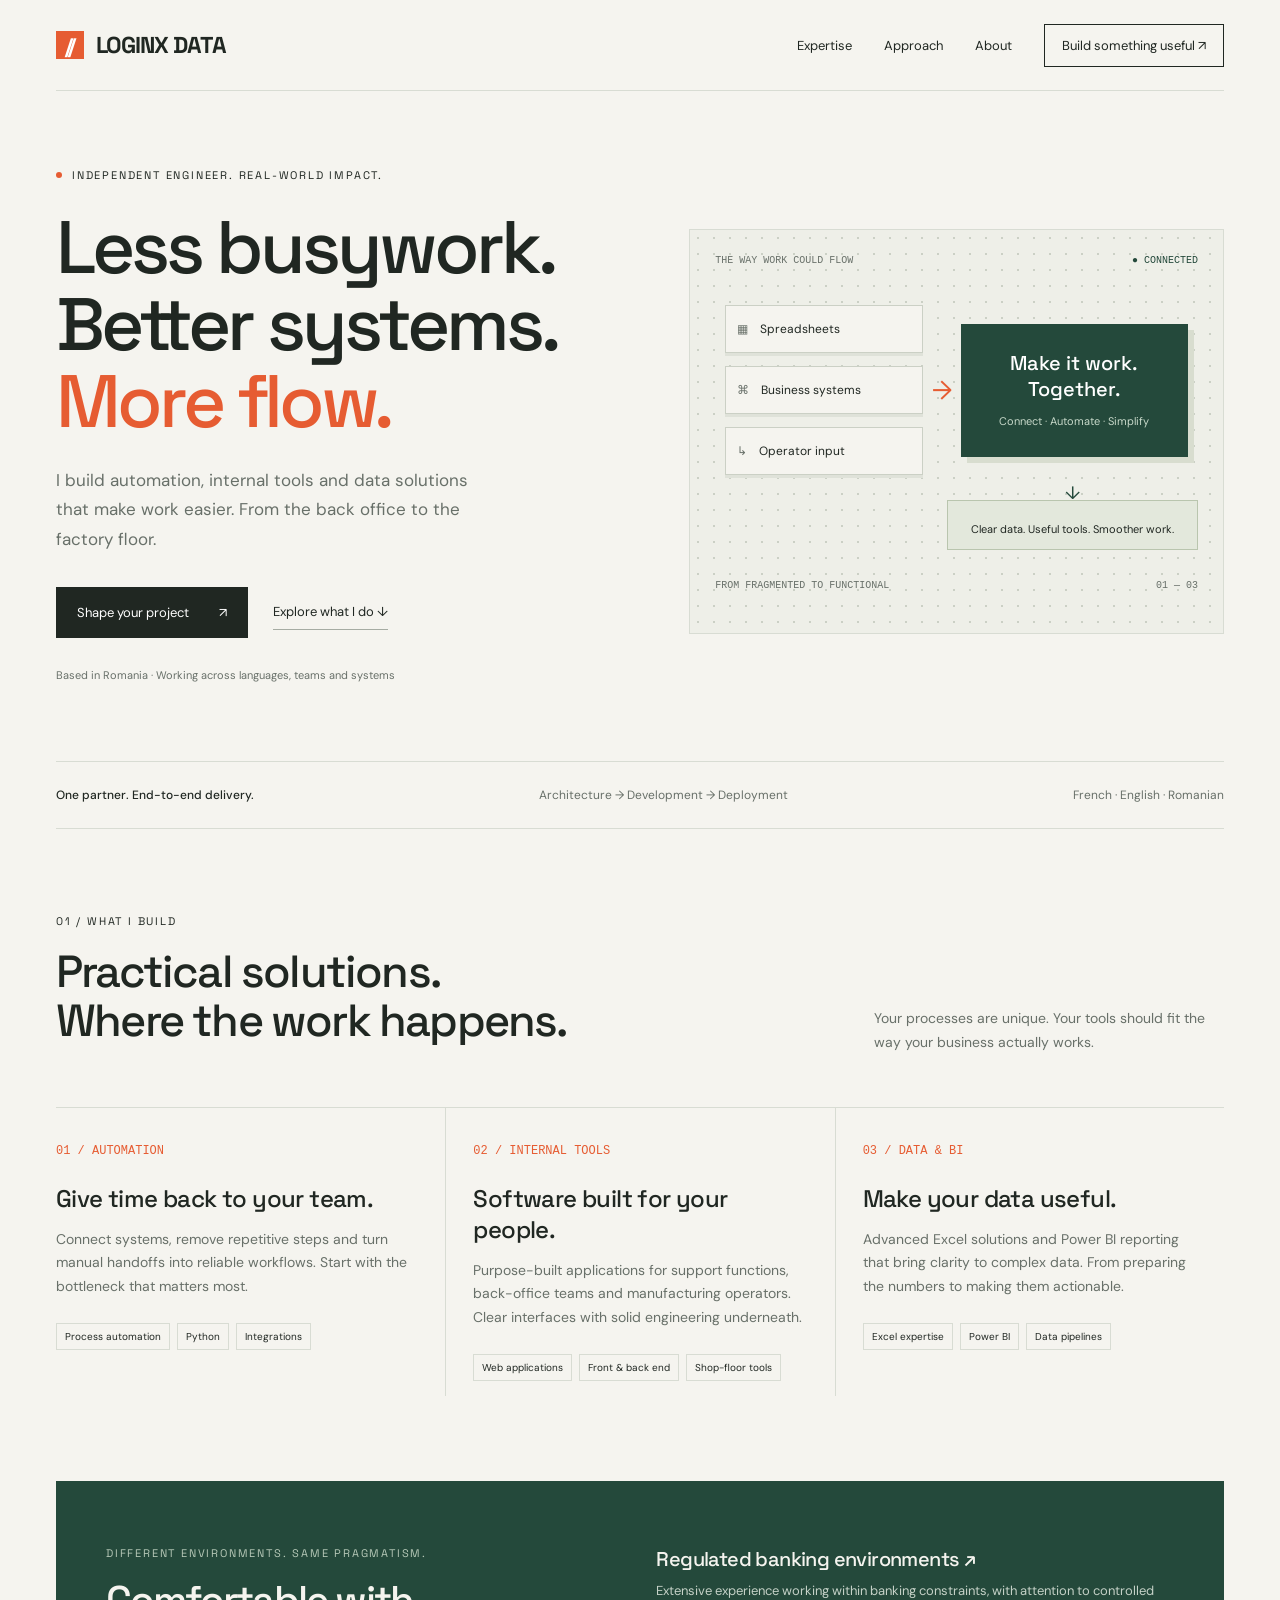
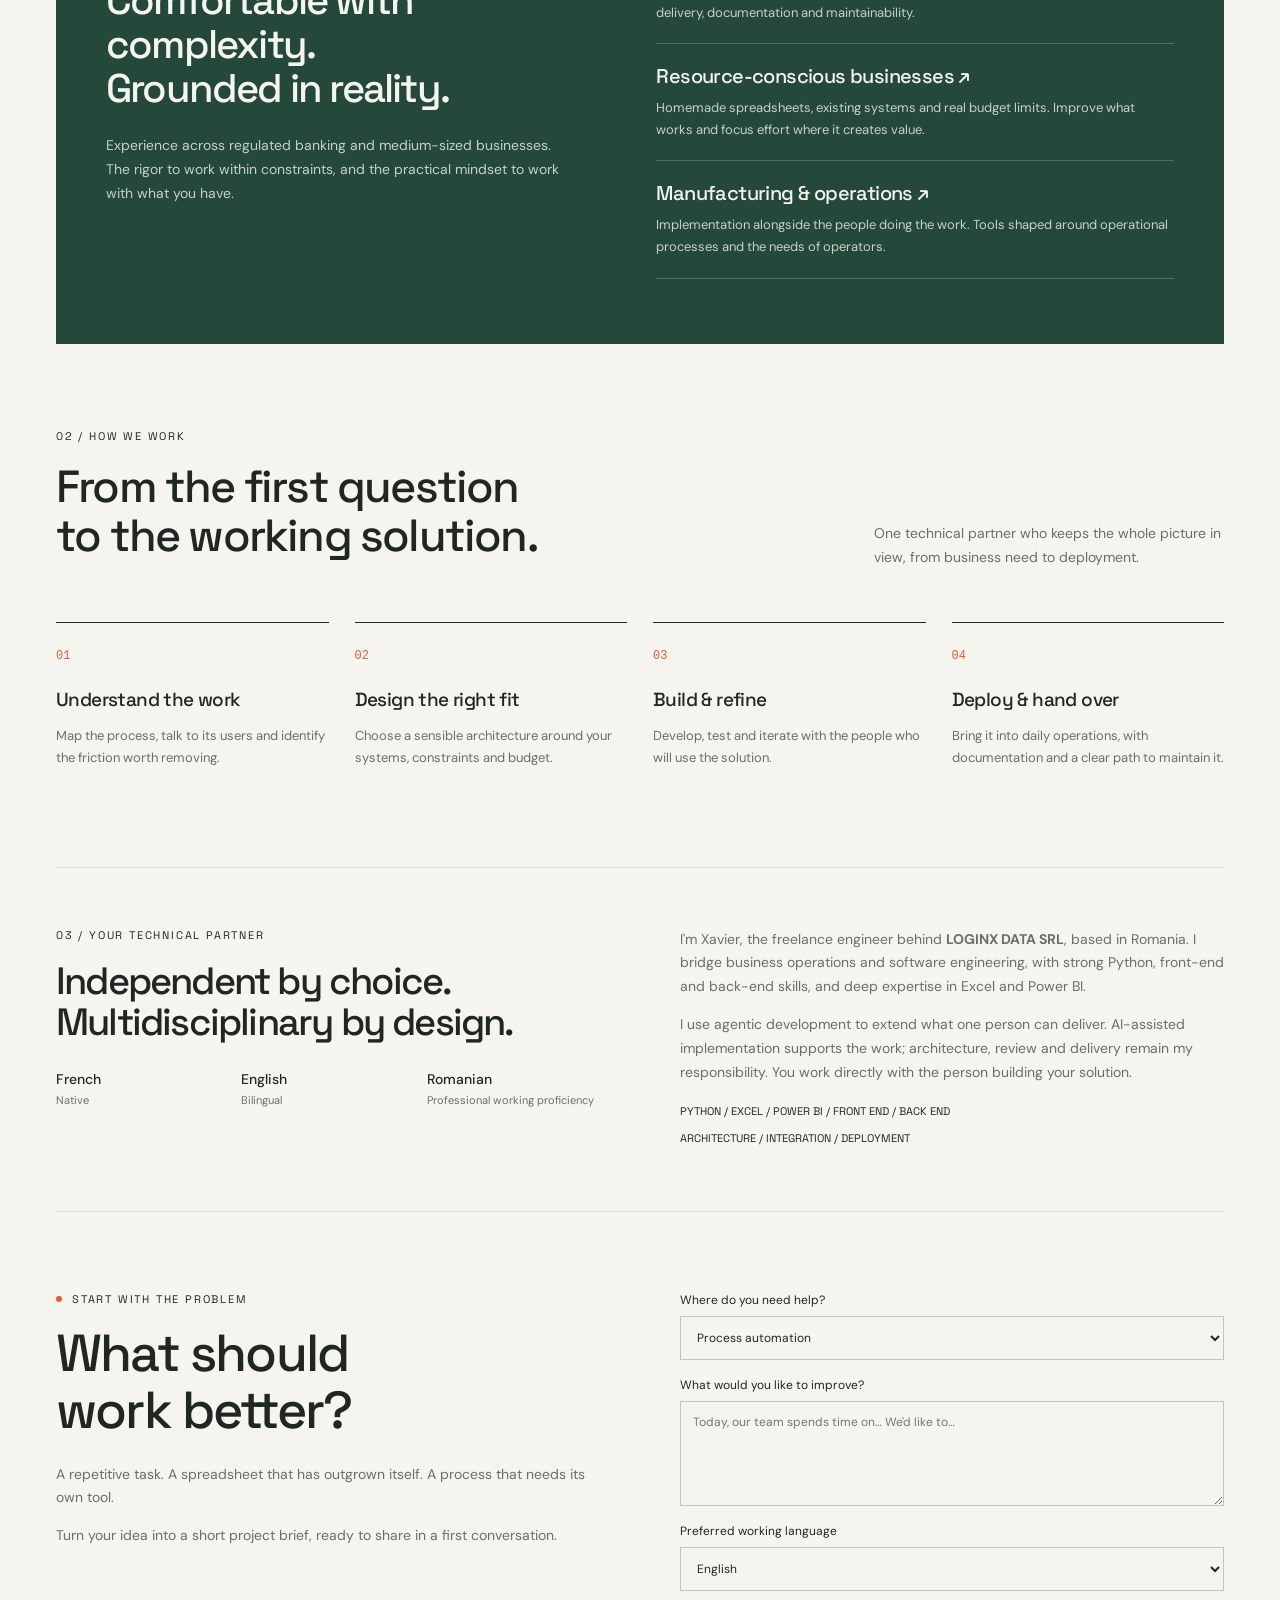
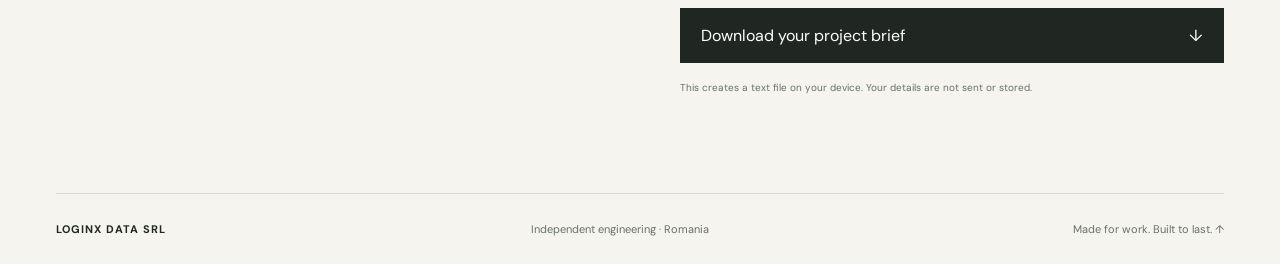
==== public/index.html @ 8db13a8f "Initial commit" ====
<!doctype html>
<html lang="en"><head><meta charset="utf-8"><meta name="viewport" content="width=device-width,initial-scale=1"><meta name="description" content="LOGINX DATA: independent automation, internal tools and business intelligence. French-native freelance engineer based in Romania, delivering from architecture to deployment."><meta name="theme-color" content="#f5f4ef"><title>LOGINX DATA — Make work flow.</title><style>
@import url('https://fonts.googleapis.com/css2?family=DM+Sans:wght@400;500;600;700&family=Space+Grotesk:wght@400;500;600;700&display=swap');
:root{--paper:#f5f4ef;--ink:#202722;--muted:#687069;--line:#d8dcd3;--orange:#e65c32;--green:#24493b}*{box-sizing:border-box}html{scroll-behavior:smooth;scroll-padding-top:85px}body{margin:0;background:var(--paper);color:var(--ink);font-family:'DM Sans',sans-serif;font-size:16px}a{color:inherit;text-decoration:none}button,input,select,textarea{font:inherit}button,a,input,select,textarea{outline-offset:5px}button{cursor:pointer}.wrap{max-width:1320px;margin:auto;padding:0 56px}header{height:91px;border-bottom:1px solid var(--line);display:flex;align-items:center;justify-content:space-between}.brand{font-family:'Space Grotesk',sans-serif;letter-spacing:-1px;font-weight:700;font-size:23px;display:flex;align-items:center;gap:12px}.mark{background:var(--orange);width:28px;height:28px;display:inline-grid;place-items:center;color:white;font-size:21px;letter-spacing:-5px;padding-right:5px}nav{display:flex;gap:32px;align-items:center;font-size:13px}nav a:hover{color:var(--orange)}.nav-cta{border:1px solid var(--ink);padding:12px 17px}.eyebrow{font-family:'Space Grotesk',sans-serif;text-transform:uppercase;letter-spacing:1.8px;font-size:11px;display:flex;gap:10px;align-items:center}.dot{width:6px;height:6px;background:var(--orange);border-radius:50%;display:inline-block}.hero{padding:77px 0 65px;display:grid;grid-template-columns:1.1fr 1fr;gap:45px;align-items:center}h1,h2,h3{font-family:'Space Grotesk',sans-serif;font-weight:500}h1{font-size:clamp(52px,5.8vw,80px);line-height:1.04;letter-spacing:-4px;margin:27px 0 25px}h1 em{font-style:normal;color:var(--orange)}.lead{font-size:17px;line-height:1.75;color:var(--muted);max-width:440px}.actions{display:flex;gap:25px;align-items:center;margin-top:32px;font-size:13px}.btn{display:inline-flex;align-items:center;justify-content:space-between;gap:30px;background:var(--ink);color:white;padding:17px 21px;border:0}.btn:hover{background:var(--green)}.text-link{border-bottom:1px solid #a6aca3;padding:9px 0}.micro{font-size:11px;color:var(--muted);margin-top:28px}.system{position:relative;border:1px solid var(--line);padding:25px;background-color:#eeefe8;background-image:radial-gradient(#cbd0c5 1px,transparent 1px);background-size:16px 16px;min-height:405px}.sys-head{display:flex;justify-content:space-between;font-family:monospace;font-size:10px;color:var(--muted)}.live{color:var(--green)}.diagram{padding:39px 10px 25px;display:grid;grid-template-columns:1fr 38px 1.15fr;align-items:center}.sources{display:grid;gap:13px}.node{background:var(--paper);border:1px solid #cbd0c5;padding:15px 11px;font-size:12px;display:flex;align-items:center;gap:12px;box-shadow:0 3px 0 #dfe2d9}.node span{color:var(--muted);font-family:monospace}.connector{text-align:center;color:var(--orange);font-size:26px}.core{background:var(--green);color:#fff;padding:26px 18px;text-align:center;box-shadow:6px 6px 0 #d8ddcf}.core b{font-family:'Space Grotesk';font-size:20px;font-weight:500}.core small{display:block;line-height:1.6;color:#c8d9ca;margin-top:11px;font-size:11px}.output{margin-left:auto;width:52%;padding:13px;background:#e3e8dc;border:1px solid #b9c5ae;font-size:11px;text-align:center}.output:before{content:'↓';display:block;margin-top:-33px;margin-bottom:17px;color:var(--green);font-size:18px}.sys-foot{display:flex;justify-content:space-between;margin-top:30px;font:10px monospace;color:var(--muted)}.strip{border-top:1px solid var(--line);border-bottom:1px solid var(--line);padding:25px 0;display:flex;justify-content:space-between;gap:20px;font-size:12px}.strip span{color:var(--muted)}.strip b{font-weight:500}.section{padding:85px 0}h2{font-size:45px;line-height:1.1;letter-spacing:-1.8px;margin:19px 0 23px}.section-head{display:flex;justify-content:space-between;align-items:end;gap:50px;margin-bottom:38px}.section-head p{max-width:350px;color:var(--muted);font-size:14px;line-height:1.7}.services{display:grid;grid-template-columns:repeat(3,1fr);border-top:1px solid var(--line)}.service{padding:30px 27px 15px 0}.service+.service{border-left:1px solid var(--line);padding-left:27px}.number{font:12px monospace;color:var(--orange)}h3{font-size:24px;letter-spacing:-.6px;margin:24px 0 14px}p{line-height:1.7}.service p{font-size:14px;color:var(--muted)}.tags{display:flex;gap:7px;flex-wrap:wrap;margin-top:24px}.tag{border:1px solid var(--line);padding:6px 8px;font-size:10px}.context{background:var(--green);color:#f5f4ef;padding:65px 50px;display:grid;grid-template-columns:1fr 1.1fr;gap:80px}.context .eyebrow{color:#b7c9b8}.context h2{font-size:40px}.context-intro{color:#c5d1c7;font-size:14px}.contexts article{padding:19px 0;border-bottom:1px solid #52705f}.contexts article:first-child{padding-top:0}.contexts h3{font-size:20px;margin:0 0 8px}.contexts p{font-size:13px;margin:0;color:#c5d1c7}.process{display:grid;grid-template-columns:repeat(4,1fr);gap:26px}.process article{border-top:1px solid var(--ink);padding-top:20px}.process h3{font-size:19px;margin:23px 0 12px}.process p{font-size:13px;color:var(--muted)}.about{display:grid;grid-template-columns:1fr 1fr;gap:80px;padding:60px 0;border-top:1px solid var(--line);border-bottom:1px solid var(--line)}.about h2{font-size:38px}.about p{color:var(--muted);font-size:14px}.tech{font:11px 'Space Grotesk';line-height:2.4;color:var(--ink)}.languages{display:grid;grid-template-columns:repeat(3,1fr);gap:12px;margin-top:26px}.languages b{font-size:14px;font-weight:500;display:block}.languages span{font-size:11px;color:var(--muted)}.contact{padding:80px 0;display:grid;grid-template-columns:1fr 1fr;gap:80px}.contact h2{font-size:52px}.contact p{color:var(--muted);font-size:14px}.form{display:grid;gap:17px}label{font-size:12px;display:grid;gap:8px}select,textarea{width:100%;background:transparent;border:1px solid #bec5b9;padding:12px;color:var(--ink);border-radius:0}textarea{resize:vertical;min-height:105px}.form small{color:var(--muted);font-size:10px;line-height:1.6}.form .btn{width:100%}footer{border-top:1px solid var(--line);padding:28px 0;display:flex;justify-content:space-between;font-size:11px;color:var(--muted)}.foot-brand{color:var(--ink);font-weight:700;letter-spacing:1px}#status{font-size:12px;color:var(--green);margin:0}@media(min-width:1450px){.hero{padding-top:95px;padding-bottom:90px}}@media(max-width:900px){.wrap{padding:0 28px}nav{gap:18px}.hero{gap:25px}h1{font-size:57px}.system{padding:18px}.diagram{padding-left:0;padding-right:0}.context,.about,.contact{gap:35px}.context{padding:40px 30px}.strip{font-size:10px}}@media(max-width:680px){.wrap{padding:0 22px}header{height:76px}.brand{font-size:19px}nav>a:not(.nav-cta){display:none}.nav-cta{font-size:11px;padding:10px}.hero{grid-template-columns:1fr;padding:48px 0 35px;gap:35px}h1{font-size:61px;letter-spacing:-3px}.lead{font-size:16px}.system{min-height:365px}.strip{flex-wrap:wrap;gap:14px 25px}.section{padding:55px 0}.section-head{display:block;margin-bottom:28px}h2{font-size:36px}.services{grid-template-columns:1fr}.service,.service+.service{border-left:0;border-bottom:1px solid var(--line);padding:25px 0}.service h3{margin-top:13px}.context,.about,.contact{grid-template-columns:1fr;gap:28px}.context{padding:33px 24px}.context h2{font-size:34px}.process{grid-template-columns:1fr 1fr;gap:25px}.about{padding:42px 0}.contact{padding:55px 0}.contact h2{font-size:42px}footer{gap:20px;flex-wrap:wrap}.languages{gap:8px}}@media(prefers-reduced-motion:reduce){html{scroll-behavior:auto}}
</style></head><body><div class="wrap"><header><a class="brand" href="#" aria-label="LOGINX DATA home"><span class="mark">//</span>LOGINX DATA</a><nav aria-label="Main navigation"><a href="#expertise">Expertise</a><a href="#approach">Approach</a><a href="#about">About</a><a class="nav-cta" href="#project">Build something useful ↗</a></nav></header><main>
<section class="hero"><div><div class="eyebrow"><span class="dot"></span>Independent engineer. Real-world impact.</div><h1>Less busywork.<br>Better systems.<br><em>More flow.</em></h1><p class="lead">I build automation, internal tools and data solutions that make work easier. From the back office to the factory floor.</p><div class="actions"><a class="btn" href="#project">Shape your project <span>↗</span></a><a class="text-link" href="#expertise">Explore what I do ↓</a></div><p class="micro">Based in Romania · Working across languages, teams and systems</p></div><div class="system" aria-label="Illustrative workflow from spreadsheets, business systems and operator input to automation and useful tools"><div class="sys-head"><span>THE WAY WORK COULD FLOW</span><span class="live">● CONNECTED</span></div><div class="diagram"><div class="sources"><div class="node"><span>▦</span> Spreadsheets</div><div class="node"><span>⌘</span> Business systems</div><div class="node"><span>↳</span> Operator input</div></div><div class="connector">→</div><div class="core"><b>Make it work.<br>Together.</b><small>Connect · Automate · Simplify</small></div></div><div class="output">Clear data. Useful tools. Smoother work.</div><div class="sys-foot"><span>FROM FRAGMENTED TO FUNCTIONAL</span><span>01 — 03</span></div></div></section>
<div class="strip"><b>One partner. End-to-end delivery.</b><span>Architecture → Development → Deployment</span><span>French · English · Romanian</span></div>
<section class="section" id="expertise"><div class="section-head"><div><div class="eyebrow">01 / What I build</div><h2>Practical solutions.<br>Where the work happens.</h2></div><p>Your processes are unique. Your tools should fit the way your business actually works.</p></div><div class="services"><article class="service"><span class="number">01 / AUTOMATION</span><h3>Give time back to your team.</h3><p>Connect systems, remove repetitive steps and turn manual handoffs into reliable workflows. Start with the bottleneck that matters most.</p><div class="tags"><span class="tag">Process automation</span><span class="tag">Python</span><span class="tag">Integrations</span></div></article><article class="service"><span class="number">02 / INTERNAL TOOLS</span><h3>Software built for your people.</h3><p>Purpose-built applications for support functions, back-office teams and manufacturing operators. Clear interfaces with solid engineering underneath.</p><div class="tags"><span class="tag">Web applications</span><span class="tag">Front & back end</span><span class="tag">Shop-floor tools</span></div></article><article class="service"><span class="number">03 / DATA & BI</span><h3>Make your data useful.</h3><p>Advanced Excel solutions and Power BI reporting that bring clarity to complex data. From preparing the numbers to making them actionable.</p><div class="tags"><span class="tag">Excel expertise</span><span class="tag">Power BI</span><span class="tag">Data pipelines</span></div></article></div></section>
<section class="context"><div><div class="eyebrow">Different environments. Same pragmatism.</div><h2>Comfortable with<br>complexity.<br>Grounded in reality.</h2><p class="context-intro">Experience across regulated banking and medium-sized businesses. The rigor to work within constraints, and the practical mindset to work with what you have.</p></div><div class="contexts"><article><h3>Regulated banking environments ↗</h3><p>Extensive experience working within banking constraints, with attention to controlled delivery, documentation and maintainability.</p></article><article><h3>Resource-conscious businesses ↗</h3><p>Homemade spreadsheets, existing systems and real budget limits. Improve what works and focus effort where it creates value.</p></article><article><h3>Manufacturing & operations ↗</h3><p>Implementation alongside the people doing the work. Tools shaped around operational processes and the needs of operators.</p></article></div></section>
<section class="section" id="approach"><div class="section-head"><div><div class="eyebrow">02 / How we work</div><h2>From the first question<br>to the working solution.</h2></div><p>One technical partner who keeps the whole picture in view, from business need to deployment.</p></div><div class="process"><article><span class="number">01</span><h3>Understand the work</h3><p>Map the process, talk to its users and identify the friction worth removing.</p></article><article><span class="number">02</span><h3>Design the right fit</h3><p>Choose a sensible architecture around your systems, constraints and budget.</p></article><article><span class="number">03</span><h3>Build & refine</h3><p>Develop, test and iterate with the people who will use the solution.</p></article><article><span class="number">04</span><h3>Deploy & hand over</h3><p>Bring it into daily operations, with documentation and a clear path to maintain it.</p></article></div></section>
<section class="about" id="about"><div><div class="eyebrow">03 / Your technical partner</div><h2>Independent by choice.<br>Multidisciplinary by design.</h2><div class="languages"><div><b>French</b><span>Native</span></div><div><b>English</b><span>Bilingual</span></div><div><b>Romanian</b><span>Professional working proficiency</span></div></div></div><div><p style="margin-top:0">I'm Xavier, the freelance engineer behind <strong>LOGINX DATA SRL</strong>, based in Romania. I bridge business operations and software engineering, with strong Python, front-end and back-end skills, and deep expertise in Excel and Power BI.</p><p>I use agentic development to extend what one person can deliver. AI-assisted implementation supports the work; architecture, review and delivery remain my responsibility. You work directly with the person building your solution.</p><div class="tech">PYTHON / EXCEL / POWER BI / FRONT END / BACK END<br>ARCHITECTURE / INTEGRATION / DEPLOYMENT</div></div></section>
<section class="contact" id="project"><div><div class="eyebrow"><span class="dot"></span>Start with the problem</div><h2>What should<br>work better?</h2><p>A repetitive task. A spreadsheet that has outgrown itself. A process that needs its own tool.</p><p>Turn your idea into a short project brief, ready to share in a first conversation.</p></div><form class="form" id="brief"><label>Where do you need help?<select id="need"><option>Process automation</option><option>Internal tool or web application</option><option>Excel & Power BI</option><option>Manufacturing & operator workflows</option><option>Architecture & end-to-end delivery</option></select></label><label>What would you like to improve?<textarea id="problem" placeholder="Today, our team spends time on… We'd like to…" required maxlength="5000"></textarea></label><label>Preferred working language<select id="language"><option>English</option><option>French</option><option>Romanian</option></select></label><button class="btn" type="submit">Download your project brief <span>↓</span></button><small>This creates a text file on your device. Your details are not sent or stored.</small><p id="status" role="status"></p></form></section>
</main><footer><span class="foot-brand">LOGINX DATA SRL</span><span>Independent engineering · Romania</span><span>Made for work. Built to last. <a href="#" aria-label="Back to top">↑</a></span></footer></div><script>document.getElementById('brief').addEventListener('submit',function(e){e.preventDefault();const content='PROJECT BRIEF — LOGINX DATA\n\nArea: '+document.getElementById('need').value+'\nWorking language: '+document.getElementById('language').value+'\n\nThe challenge\n'+document.getElementById('problem').value.trim()+'\n\nTo discuss together\n- Current tools and systems\n- People who will use the solution\n- Desired outcome\n- Budget and timing\n';const url=URL.createObjectURL(new Blob([content],{type:'text/plain;charset=utf-8'}));const a=document.createElement('a');a.href=url;a.download='loginx-project-brief.txt';a.click();setTimeout(()=>URL.revokeObjectURL(url),1000);document.getElementById('status').textContent='Your brief is ready. Keep it for your first project conversation.';});</script></body></html>
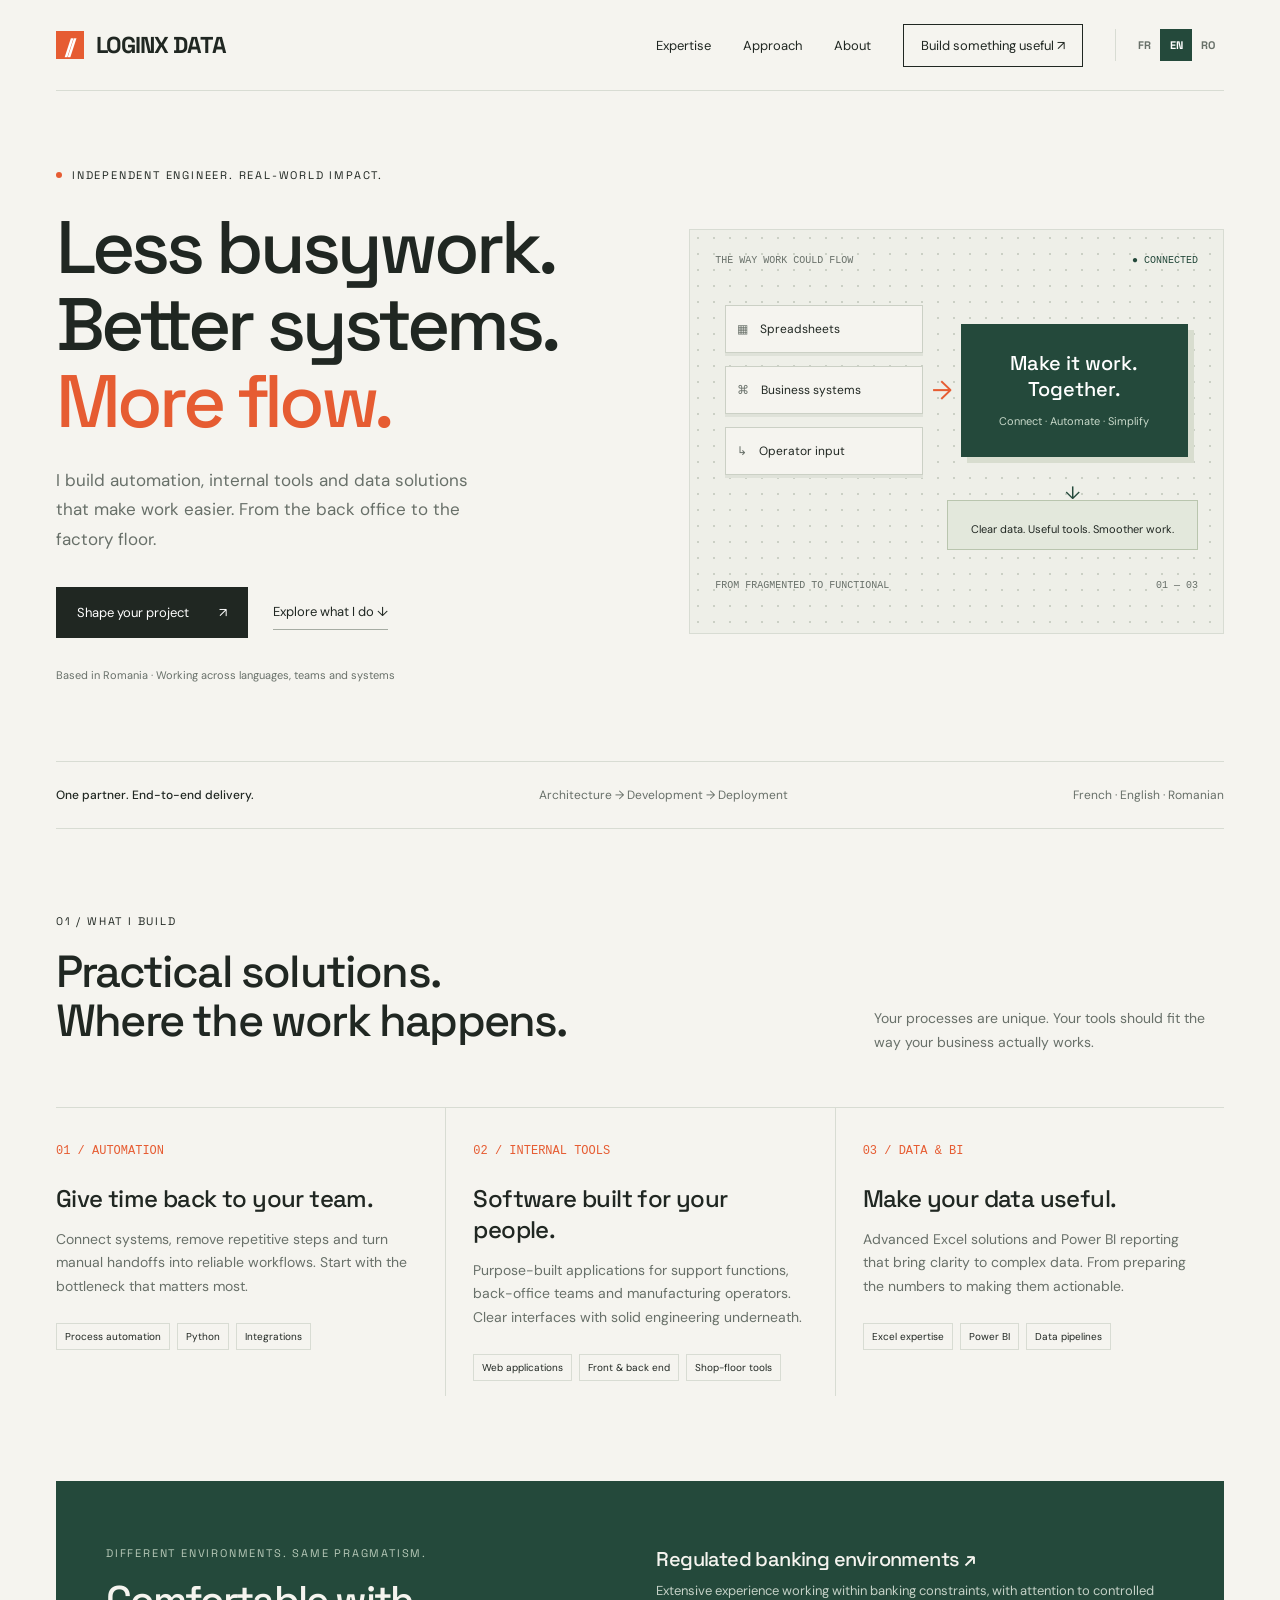
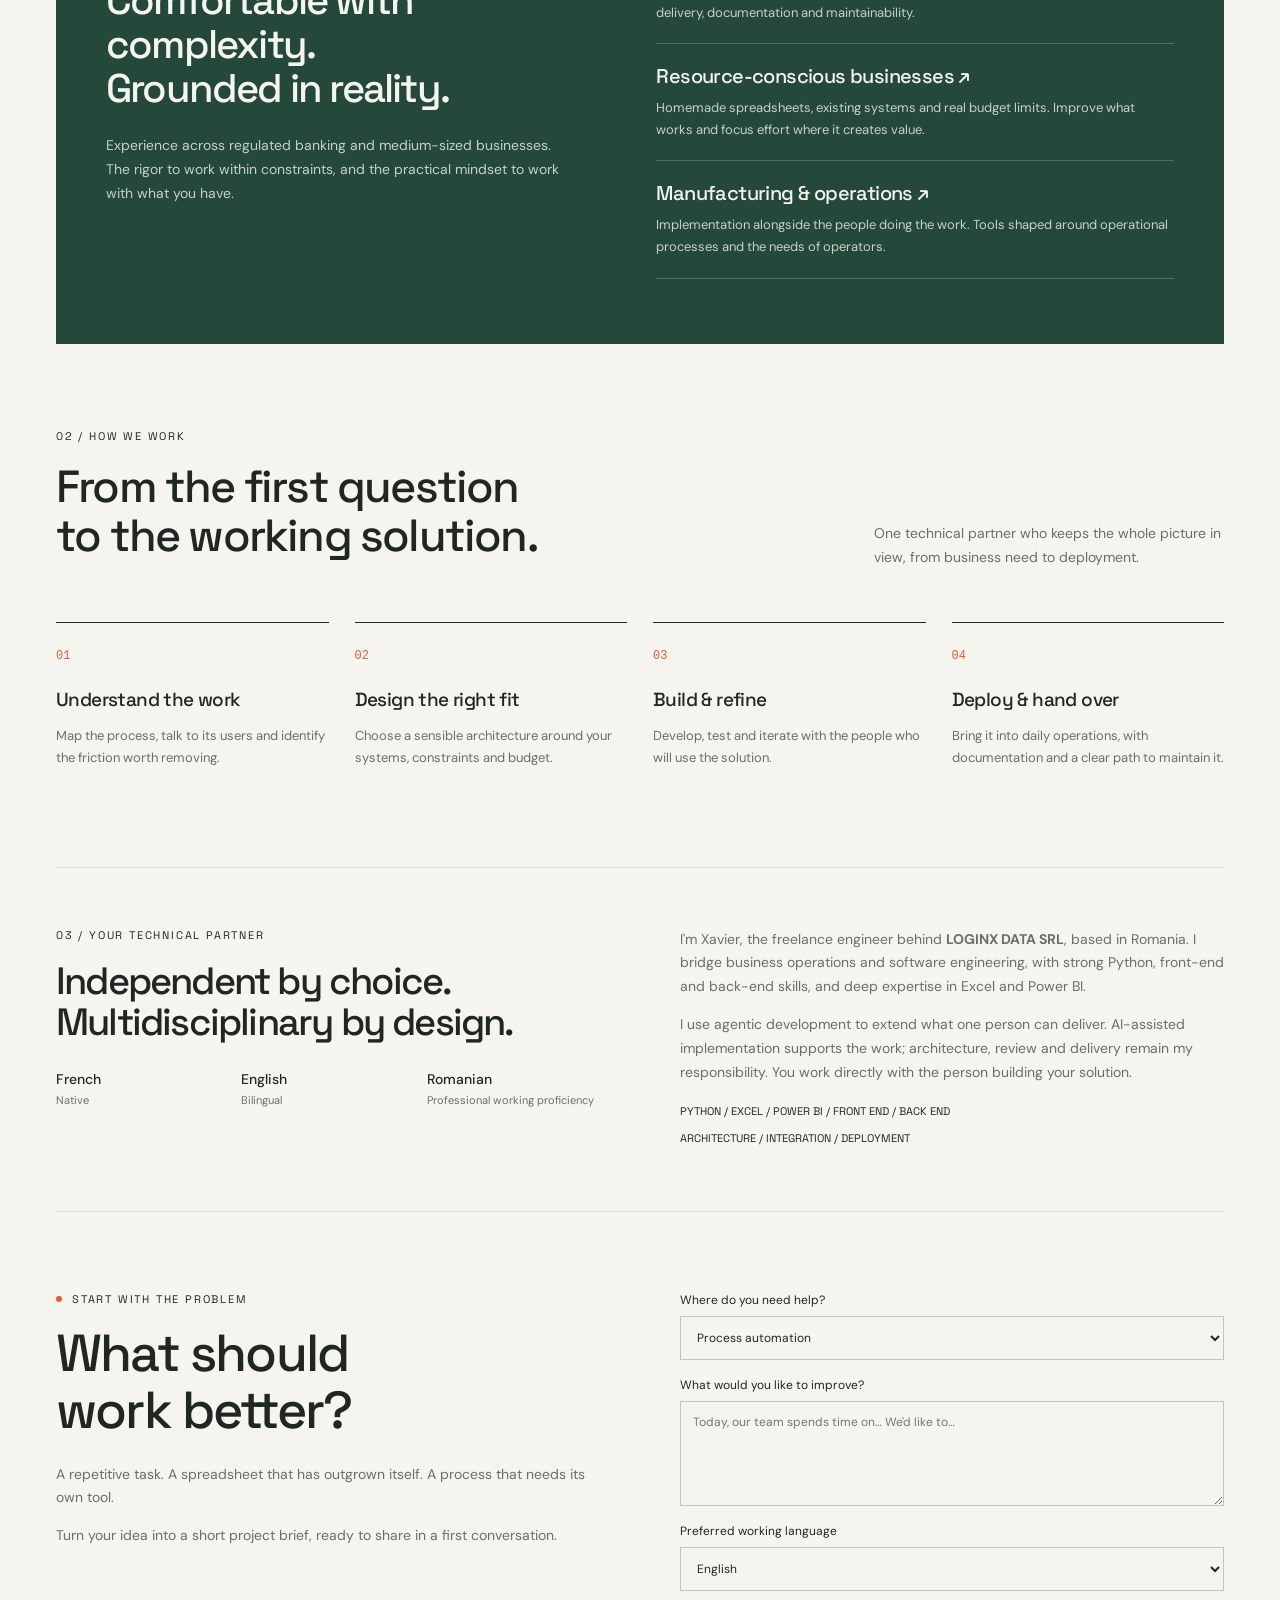
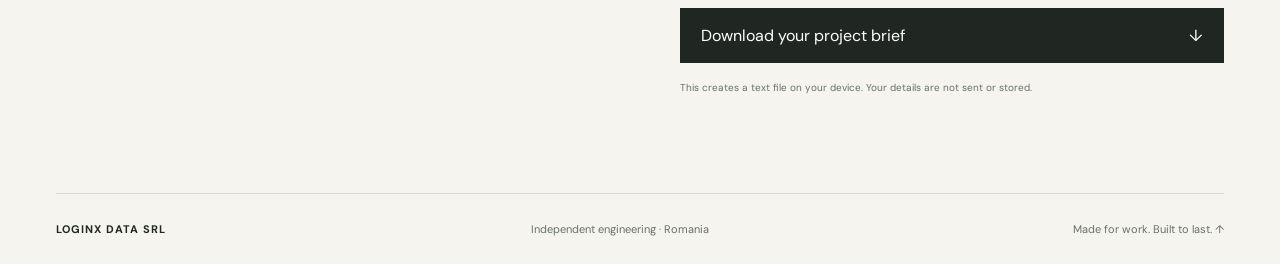
==== commit e3ccf80a: "language and particule cursor" ====
--- a/public/index.html
+++ b/public/index.html
@@ -1,8 +1,5 @@
 <!doctype html>
-<html lang="en"><head><meta charset="utf-8"><meta name="viewport" content="width=device-width,initial-scale=1"><meta name="description" content="LOGINX DATA: independent automation, internal tools and business intelligence. French-native freelance engineer based in Romania, delivering from architecture to deployment."><meta name="theme-color" content="#f5f4ef"><title>LOGINX DATA — Make work flow.</title><style>
-@import url('https://fonts.googleapis.com/css2?family=DM+Sans:wght@400;500;600;700&family=Space+Grotesk:wght@400;500;600;700&display=swap');
-:root{--paper:#f5f4ef;--ink:#202722;--muted:#687069;--line:#d8dcd3;--orange:#e65c32;--green:#24493b}*{box-sizing:border-box}html{scroll-behavior:smooth;scroll-padding-top:85px}body{margin:0;background:var(--paper);color:var(--ink);font-family:'DM Sans',sans-serif;font-size:16px}a{color:inherit;text-decoration:none}button,input,select,textarea{font:inherit}button,a,input,select,textarea{outline-offset:5px}button{cursor:pointer}.wrap{max-width:1320px;margin:auto;padding:0 56px}header{height:91px;border-bottom:1px solid var(--line);display:flex;align-items:center;justify-content:space-between}.brand{font-family:'Space Grotesk',sans-serif;letter-spacing:-1px;font-weight:700;font-size:23px;display:flex;align-items:center;gap:12px}.mark{background:var(--orange);width:28px;height:28px;display:inline-grid;place-items:center;color:white;font-size:21px;letter-spacing:-5px;padding-right:5px}nav{display:flex;gap:32px;align-items:center;font-size:13px}nav a:hover{color:var(--orange)}.nav-cta{border:1px solid var(--ink);padding:12px 17px}.eyebrow{font-family:'Space Grotesk',sans-serif;text-transform:uppercase;letter-spacing:1.8px;font-size:11px;display:flex;gap:10px;align-items:center}.dot{width:6px;height:6px;background:var(--orange);border-radius:50%;display:inline-block}.hero{padding:77px 0 65px;display:grid;grid-template-columns:1.1fr 1fr;gap:45px;align-items:center}h1,h2,h3{font-family:'Space Grotesk',sans-serif;font-weight:500}h1{font-size:clamp(52px,5.8vw,80px);line-height:1.04;letter-spacing:-4px;margin:27px 0 25px}h1 em{font-style:normal;color:var(--orange)}.lead{font-size:17px;line-height:1.75;color:var(--muted);max-width:440px}.actions{display:flex;gap:25px;align-items:center;margin-top:32px;font-size:13px}.btn{display:inline-flex;align-items:center;justify-content:space-between;gap:30px;background:var(--ink);color:white;padding:17px 21px;border:0}.btn:hover{background:var(--green)}.text-link{border-bottom:1px solid #a6aca3;padding:9px 0}.micro{font-size:11px;color:var(--muted);margin-top:28px}.system{position:relative;border:1px solid var(--line);padding:25px;background-color:#eeefe8;background-image:radial-gradient(#cbd0c5 1px,transparent 1px);background-size:16px 16px;min-height:405px}.sys-head{display:flex;justify-content:space-between;font-family:monospace;font-size:10px;color:var(--muted)}.live{color:var(--green)}.diagram{padding:39px 10px 25px;display:grid;grid-template-columns:1fr 38px 1.15fr;align-items:center}.sources{display:grid;gap:13px}.node{background:var(--paper);border:1px solid #cbd0c5;padding:15px 11px;font-size:12px;display:flex;align-items:center;gap:12px;box-shadow:0 3px 0 #dfe2d9}.node span{color:var(--muted);font-family:monospace}.connector{text-align:center;color:var(--orange);font-size:26px}.core{background:var(--green);color:#fff;padding:26px 18px;text-align:center;box-shadow:6px 6px 0 #d8ddcf}.core b{font-family:'Space Grotesk';font-size:20px;font-weight:500}.core small{display:block;line-height:1.6;color:#c8d9ca;margin-top:11px;font-size:11px}.output{margin-left:auto;width:52%;padding:13px;background:#e3e8dc;border:1px solid #b9c5ae;font-size:11px;text-align:center}.output:before{content:'↓';display:block;margin-top:-33px;margin-bottom:17px;color:var(--green);font-size:18px}.sys-foot{display:flex;justify-content:space-between;margin-top:30px;font:10px monospace;color:var(--muted)}.strip{border-top:1px solid var(--line);border-bottom:1px solid var(--line);padding:25px 0;display:flex;justify-content:space-between;gap:20px;font-size:12px}.strip span{color:var(--muted)}.strip b{font-weight:500}.section{padding:85px 0}h2{font-size:45px;line-height:1.1;letter-spacing:-1.8px;margin:19px 0 23px}.section-head{display:flex;justify-content:space-between;align-items:end;gap:50px;margin-bottom:38px}.section-head p{max-width:350px;color:var(--muted);font-size:14px;line-height:1.7}.services{display:grid;grid-template-columns:repeat(3,1fr);border-top:1px solid var(--line)}.service{padding:30px 27px 15px 0}.service+.service{border-left:1px solid var(--line);padding-left:27px}.number{font:12px monospace;color:var(--orange)}h3{font-size:24px;letter-spacing:-.6px;margin:24px 0 14px}p{line-height:1.7}.service p{font-size:14px;color:var(--muted)}.tags{display:flex;gap:7px;flex-wrap:wrap;margin-top:24px}.tag{border:1px solid var(--line);padding:6px 8px;font-size:10px}.context{background:var(--green);color:#f5f4ef;padding:65px 50px;display:grid;grid-template-columns:1fr 1.1fr;gap:80px}.context .eyebrow{color:#b7c9b8}.context h2{font-size:40px}.context-intro{color:#c5d1c7;font-size:14px}.contexts article{padding:19px 0;border-bottom:1px solid #52705f}.contexts article:first-child{padding-top:0}.contexts h3{font-size:20px;margin:0 0 8px}.contexts p{font-size:13px;margin:0;color:#c5d1c7}.process{display:grid;grid-template-columns:repeat(4,1fr);gap:26px}.process article{border-top:1px solid var(--ink);padding-top:20px}.process h3{font-size:19px;margin:23px 0 12px}.process p{font-size:13px;color:var(--muted)}.about{display:grid;grid-template-columns:1fr 1fr;gap:80px;padding:60px 0;border-top:1px solid var(--line);border-bottom:1px solid var(--line)}.about h2{font-size:38px}.about p{color:var(--muted);font-size:14px}.tech{font:11px 'Space Grotesk';line-height:2.4;color:var(--ink)}.languages{display:grid;grid-template-columns:repeat(3,1fr);gap:12px;margin-top:26px}.languages b{font-size:14px;font-weight:500;display:block}.languages span{font-size:11px;color:var(--muted)}.contact{padding:80px 0;display:grid;grid-template-columns:1fr 1fr;gap:80px}.contact h2{font-size:52px}.contact p{color:var(--muted);font-size:14px}.form{display:grid;gap:17px}label{font-size:12px;display:grid;gap:8px}select,textarea{width:100%;background:transparent;border:1px solid #bec5b9;padding:12px;color:var(--ink);border-radius:0}textarea{resize:vertical;min-height:105px}.form small{color:var(--muted);font-size:10px;line-height:1.6}.form .btn{width:100%}footer{border-top:1px solid var(--line);padding:28px 0;display:flex;justify-content:space-between;font-size:11px;color:var(--muted)}.foot-brand{color:var(--ink);font-weight:700;letter-spacing:1px}#status{font-size:12px;color:var(--green);margin:0}@media(min-width:1450px){.hero{padding-top:95px;padding-bottom:90px}}@media(max-width:900px){.wrap{padding:0 28px}nav{gap:18px}.hero{gap:25px}h1{font-size:57px}.system{padding:18px}.diagram{padding-left:0;padding-right:0}.context,.about,.contact{gap:35px}.context{padding:40px 30px}.strip{font-size:10px}}@media(max-width:680px){.wrap{padding:0 22px}header{height:76px}.brand{font-size:19px}nav>a:not(.nav-cta){display:none}.nav-cta{font-size:11px;padding:10px}.hero{grid-template-columns:1fr;padding:48px 0 35px;gap:35px}h1{font-size:61px;letter-spacing:-3px}.lead{font-size:16px}.system{min-height:365px}.strip{flex-wrap:wrap;gap:14px 25px}.section{padding:55px 0}.section-head{display:block;margin-bottom:28px}h2{font-size:36px}.services{grid-template-columns:1fr}.service,.service+.service{border-left:0;border-bottom:1px solid var(--line);padding:25px 0}.service h3{margin-top:13px}.context,.about,.contact{grid-template-columns:1fr;gap:28px}.context{padding:33px 24px}.context h2{font-size:34px}.process{grid-template-columns:1fr 1fr;gap:25px}.about{padding:42px 0}.contact{padding:55px 0}.contact h2{font-size:42px}footer{gap:20px;flex-wrap:wrap}.languages{gap:8px}}@media(prefers-reduced-motion:reduce){html{scroll-behavior:auto}}
-</style></head><body><div class="wrap"><header><a class="brand" href="#" aria-label="LOGINX DATA home"><span class="mark">//</span>LOGINX DATA</a><nav aria-label="Main navigation"><a href="#expertise">Expertise</a><a href="#approach">Approach</a><a href="#about">About</a><a class="nav-cta" href="#project">Build something useful ↗</a></nav></header><main>
+<html lang="en"><head><meta charset="utf-8"><meta name="viewport" content="width=device-width,initial-scale=1"><meta name="description" content="LOGINX DATA: independent automation, internal tools and business intelligence. French-native freelance engineer based in Romania, delivering from architecture to deployment."><meta name="theme-color" content="#f5f4ef"><title>LOGINX DATA — Make work flow.</title><link rel="stylesheet" href="site.css"><script src="cursor.js" defer></script></head><body><div class="wrap"><header><a class="brand" href="#" aria-label="LOGINX DATA home"><span class="mark">//</span>LOGINX DATA</a><nav aria-label="Main navigation"><a href="#expertise">Expertise</a><a href="#approach">Approach</a><a href="#about">About</a><a class="nav-cta" href="#project">Build something useful ↗</a><div class="language-switch" role="group" aria-label="Site language"><a href="fr/" lang="fr" hreflang="fr" aria-label="Français">FR</a><a href="./" lang="en" hreflang="en" aria-label="English" aria-current="page">EN</a><a href="ro/" lang="ro" hreflang="ro" aria-label="Română">RO</a></div></nav></header><main>
 <section class="hero"><div><div class="eyebrow"><span class="dot"></span>Independent engineer. Real-world impact.</div><h1>Less busywork.<br>Better systems.<br><em>More flow.</em></h1><p class="lead">I build automation, internal tools and data solutions that make work easier. From the back office to the factory floor.</p><div class="actions"><a class="btn" href="#project">Shape your project <span>↗</span></a><a class="text-link" href="#expertise">Explore what I do ↓</a></div><p class="micro">Based in Romania · Working across languages, teams and systems</p></div><div class="system" aria-label="Illustrative workflow from spreadsheets, business systems and operator input to automation and useful tools"><div class="sys-head"><span>THE WAY WORK COULD FLOW</span><span class="live">● CONNECTED</span></div><div class="diagram"><div class="sources"><div class="node"><span>▦</span> Spreadsheets</div><div class="node"><span>⌘</span> Business systems</div><div class="node"><span>↳</span> Operator input</div></div><div class="connector">→</div><div class="core"><b>Make it work.<br>Together.</b><small>Connect · Automate · Simplify</small></div></div><div class="output">Clear data. Useful tools. Smoother work.</div><div class="sys-foot"><span>FROM FRAGMENTED TO FUNCTIONAL</span><span>01 — 03</span></div></div></section>
 <div class="strip"><b>One partner. End-to-end delivery.</b><span>Architecture → Development → Deployment</span><span>French · English · Romanian</span></div>
 <section class="section" id="expertise"><div class="section-head"><div><div class="eyebrow">01 / What I build</div><h2>Practical solutions.<br>Where the work happens.</h2></div><p>Your processes are unique. Your tools should fit the way your business actually works.</p></div><div class="services"><article class="service"><span class="number">01 / AUTOMATION</span><h3>Give time back to your team.</h3><p>Connect systems, remove repetitive steps and turn manual handoffs into reliable workflows. Start with the bottleneck that matters most.</p><div class="tags"><span class="tag">Process automation</span><span class="tag">Python</span><span class="tag">Integrations</span></div></article><article class="service"><span class="number">02 / INTERNAL TOOLS</span><h3>Software built for your people.</h3><p>Purpose-built applications for support functions, back-office teams and manufacturing operators. Clear interfaces with solid engineering underneath.</p><div class="tags"><span class="tag">Web applications</span><span class="tag">Front & back end</span><span class="tag">Shop-floor tools</span></div></article><article class="service"><span class="number">03 / DATA & BI</span><h3>Make your data useful.</h3><p>Advanced Excel solutions and Power BI reporting that bring clarity to complex data. From preparing the numbers to making them actionable.</p><div class="tags"><span class="tag">Excel expertise</span><span class="tag">Power BI</span><span class="tag">Data pipelines</span></div></article></div></section>
--- a/public/site.css
+++ b/public/site.css
@@ -0,0 +1,104 @@
+@import url('https://fonts.googleapis.com/css2?family=DM+Sans:wght@400;500;600;700&family=Space+Grotesk:wght@400;500;600;700&display=swap');
+:root{--paper:#f5f4ef;--ink:#202722;--muted:#687069;--line:#d8dcd3;--orange:#e65c32;--green:#24493b}*{box-sizing:border-box}html{scroll-behavior:smooth;scroll-padding-top:85px}body{margin:0;background:var(--paper);color:var(--ink);font-family:'DM Sans',sans-serif;font-size:16px}a{color:inherit;text-decoration:none}button,input,select,textarea{font:inherit}button,a,input,select,textarea{outline-offset:5px}button{cursor:pointer}.wrap{max-width:1320px;margin:auto;padding:0 56px}header{height:91px;border-bottom:1px solid var(--line);display:flex;align-items:center;justify-content:space-between}.brand{font-family:'Space Grotesk',sans-serif;letter-spacing:-1px;font-weight:700;font-size:23px;display:flex;align-items:center;gap:12px}.mark{background:var(--orange);width:28px;height:28px;display:inline-grid;place-items:center;color:white;font-size:21px;letter-spacing:-5px;padding-right:5px}nav{display:flex;gap:32px;align-items:center;font-size:13px}nav a:hover{color:var(--orange)}.nav-cta{border:1px solid var(--ink);padding:12px 17px}.eyebrow{font-family:'Space Grotesk',sans-serif;text-transform:uppercase;letter-spacing:1.8px;font-size:11px;display:flex;gap:10px;align-items:center}.dot{width:6px;height:6px;background:var(--orange);border-radius:50%;display:inline-block}.hero{padding:77px 0 65px;display:grid;grid-template-columns:1.1fr 1fr;gap:45px;align-items:center}h1,h2,h3{font-family:'Space Grotesk',sans-serif;font-weight:500}h1{font-size:clamp(52px,5.8vw,80px);line-height:1.04;letter-spacing:-4px;margin:27px 0 25px}h1 em{font-style:normal;color:var(--orange)}.lead{font-size:17px;line-height:1.75;color:var(--muted);max-width:440px}.actions{display:flex;gap:25px;align-items:center;margin-top:32px;font-size:13px}.btn{display:inline-flex;align-items:center;justify-content:space-between;gap:30px;background:var(--ink);color:white;padding:17px 21px;border:0}.btn:hover{background:var(--green)}.text-link{border-bottom:1px solid #a6aca3;padding:9px 0}.micro{font-size:11px;color:var(--muted);margin-top:28px}.system{position:relative;border:1px solid var(--line);padding:25px;background-color:#eeefe8;background-image:radial-gradient(#cbd0c5 1px,transparent 1px);background-size:16px 16px;min-height:405px}.sys-head{display:flex;justify-content:space-between;font-family:monospace;font-size:10px;color:var(--muted)}.live{color:var(--green)}.diagram{padding:39px 10px 25px;display:grid;grid-template-columns:1fr 38px 1.15fr;align-items:center}.sources{display:grid;gap:13px}.node{background:var(--paper);border:1px solid #cbd0c5;padding:15px 11px;font-size:12px;display:flex;align-items:center;gap:12px;box-shadow:0 3px 0 #dfe2d9}.node span{color:var(--muted);font-family:monospace}.connector{text-align:center;color:var(--orange);font-size:26px}.core{background:var(--green);color:#fff;padding:26px 18px;text-align:center;box-shadow:6px 6px 0 #d8ddcf}.core b{font-family:'Space Grotesk';font-size:20px;font-weight:500}.core small{display:block;line-height:1.6;color:#c8d9ca;margin-top:11px;font-size:11px}.output{margin-left:auto;width:52%;padding:13px;background:#e3e8dc;border:1px solid #b9c5ae;font-size:11px;text-align:center}.output:before{content:'↓';display:block;margin-top:-33px;margin-bottom:17px;color:var(--green);font-size:18px}.sys-foot{display:flex;justify-content:space-between;margin-top:30px;font:10px monospace;color:var(--muted)}.strip{border-top:1px solid var(--line);border-bottom:1px solid var(--line);padding:25px 0;display:flex;justify-content:space-between;gap:20px;font-size:12px}.strip span{color:var(--muted)}.strip b{font-weight:500}.section{padding:85px 0}h2{font-size:45px;line-height:1.1;letter-spacing:-1.8px;margin:19px 0 23px}.section-head{display:flex;justify-content:space-between;align-items:end;gap:50px;margin-bottom:38px}.section-head p{max-width:350px;color:var(--muted);font-size:14px;line-height:1.7}.services{display:grid;grid-template-columns:repeat(3,1fr);border-top:1px solid var(--line)}.service{padding:30px 27px 15px 0}.service+.service{border-left:1px solid var(--line);padding-left:27px}.number{font:12px monospace;color:var(--orange)}h3{font-size:24px;letter-spacing:-.6px;margin:24px 0 14px}p{line-height:1.7}.service p{font-size:14px;color:var(--muted)}.tags{display:flex;gap:7px;flex-wrap:wrap;margin-top:24px}.tag{border:1px solid var(--line);padding:6px 8px;font-size:10px}.context{background:var(--green);color:#f5f4ef;padding:65px 50px;display:grid;grid-template-columns:1fr 1.1fr;gap:80px}.context .eyebrow{color:#b7c9b8}.context h2{font-size:40px}.context-intro{color:#c5d1c7;font-size:14px}.contexts article{padding:19px 0;border-bottom:1px solid #52705f}.contexts article:first-child{padding-top:0}.contexts h3{font-size:20px;margin:0 0 8px}.contexts p{font-size:13px;margin:0;color:#c5d1c7}.process{display:grid;grid-template-columns:repeat(4,1fr);gap:26px}.process article{border-top:1px solid var(--ink);padding-top:20px}.process h3{font-size:19px;margin:23px 0 12px}.process p{font-size:13px;color:var(--muted)}.about{display:grid;grid-template-columns:1fr 1fr;gap:80px;padding:60px 0;border-top:1px solid var(--line);border-bottom:1px solid var(--line)}.about h2{font-size:38px}.about p{color:var(--muted);font-size:14px}.tech{font:11px 'Space Grotesk';line-height:2.4;color:var(--ink)}.languages{display:grid;grid-template-columns:repeat(3,1fr);gap:12px;margin-top:26px}.languages b{font-size:14px;font-weight:500;display:block}.languages span{font-size:11px;color:var(--muted)}.contact{padding:80px 0;display:grid;grid-template-columns:1fr 1fr;gap:80px}.contact h2{font-size:52px}.contact p{color:var(--muted);font-size:14px}.form{display:grid;gap:17px}label{font-size:12px;display:grid;gap:8px}select,textarea{width:100%;background:transparent;border:1px solid #bec5b9;padding:12px;color:var(--ink);border-radius:0}textarea{resize:vertical;min-height:105px}.form small{color:var(--muted);font-size:10px;line-height:1.6}.form .btn{width:100%}footer{border-top:1px solid var(--line);padding:28px 0;display:flex;justify-content:space-between;font-size:11px;color:var(--muted)}.foot-brand{color:var(--ink);font-weight:700;letter-spacing:1px}#status{font-size:12px;color:var(--green);margin:0}@media(min-width:1450px){.hero{padding-top:95px;padding-bottom:90px}}@media(max-width:900px){.wrap{padding:0 28px}nav{gap:18px}.hero{gap:25px}h1{font-size:57px}.system{padding:18px}.diagram{padding-left:0;padding-right:0}.context,.about,.contact{gap:35px}.context{padding:40px 30px}.strip{font-size:10px}}@media(max-width:680px){.wrap{padding:0 22px}header{height:76px}.brand{font-size:19px}nav>a:not(.nav-cta){display:none}.nav-cta{font-size:11px;padding:10px}.hero{grid-template-columns:1fr;padding:48px 0 35px;gap:35px}h1{font-size:61px;letter-spacing:-3px}.lead{font-size:16px}.system{min-height:365px}.strip{flex-wrap:wrap;gap:14px 25px}.section{padding:55px 0}.section-head{display:block;margin-bottom:28px}h2{font-size:36px}.services{grid-template-columns:1fr}.service,.service+.service{border-left:0;border-bottom:1px solid var(--line);padding:25px 0}.service h3{margin-top:13px}.context,.about,.contact{grid-template-columns:1fr;gap:28px}.context{padding:33px 24px}.context h2{font-size:34px}.process{grid-template-columns:1fr 1fr;gap:25px}.about{padding:42px 0}.contact{padding:55px 0}.contact h2{font-size:42px}footer{gap:20px;flex-wrap:wrap}.languages{gap:8px}}@media(prefers-reduced-motion:reduce){html{scroll-behavior:auto}}
+
+.language-switch {
+  display: flex;
+  align-items: center;
+  padding-left: 12px;
+  border-left: 1px solid var(--line);
+  font: 700 11px 'Space Grotesk', sans-serif;
+}
+
+.language-switch a {
+  display: grid;
+  min-width: 32px;
+  min-height: 32px;
+  place-items: center;
+  color: var(--muted);
+}
+
+.language-switch [aria-current="page"] {
+  background: var(--green);
+  color: white;
+}
+
+.language-switch [aria-current="page"]:hover {
+  color: white;
+}
+
+.cursor-trail {
+  position: fixed;
+  z-index: 10;
+  inset: 0;
+  overflow: hidden;
+  pointer-events: none;
+}
+
+.cursor-particle {
+  position: absolute;
+  width: var(--particle-size);
+  height: var(--particle-size);
+  border-radius: 50%;
+  background: var(--orange);
+  animation: cursor-particle-fade 360ms ease-out both;
+}
+
+@keyframes cursor-particle-fade {
+  from {
+    opacity: 0.8;
+    transform: translate(-50%, -50%);
+  }
+
+  to {
+    opacity: 0;
+    transform: translate(calc(-50% + var(--drift-x)), calc(-50% + 7px)) scale(0.35);
+  }
+}
+
+@media (prefers-reduced-motion: reduce) {
+  .cursor-trail {
+    display: none;
+  }
+}
+
+@media (max-width: 680px) {
+  header {
+    height: auto;
+    min-height: 76px;
+    padding: 12px 0;
+    gap: 8px 16px;
+    flex-wrap: wrap;
+  }
+
+  header nav {
+    gap: 10px;
+  }
+
+  h1 {
+    font-size: clamp(38px, 9vw, 61px);
+    letter-spacing: -0.045em;
+  }
+}
+
+@media (max-width: 400px) {
+  .system {
+    padding: 14px;
+  }
+
+  .diagram {
+    grid-template-columns: minmax(0, 1fr) 24px minmax(0, 1fr);
+  }
+
+  .node {
+    gap: 5px;
+    padding-inline: 6px;
+  }
+
+  .core {
+    padding-inline: 7px;
+  }
+
+  .sys-foot {
+    gap: 8px;
+  }
+}
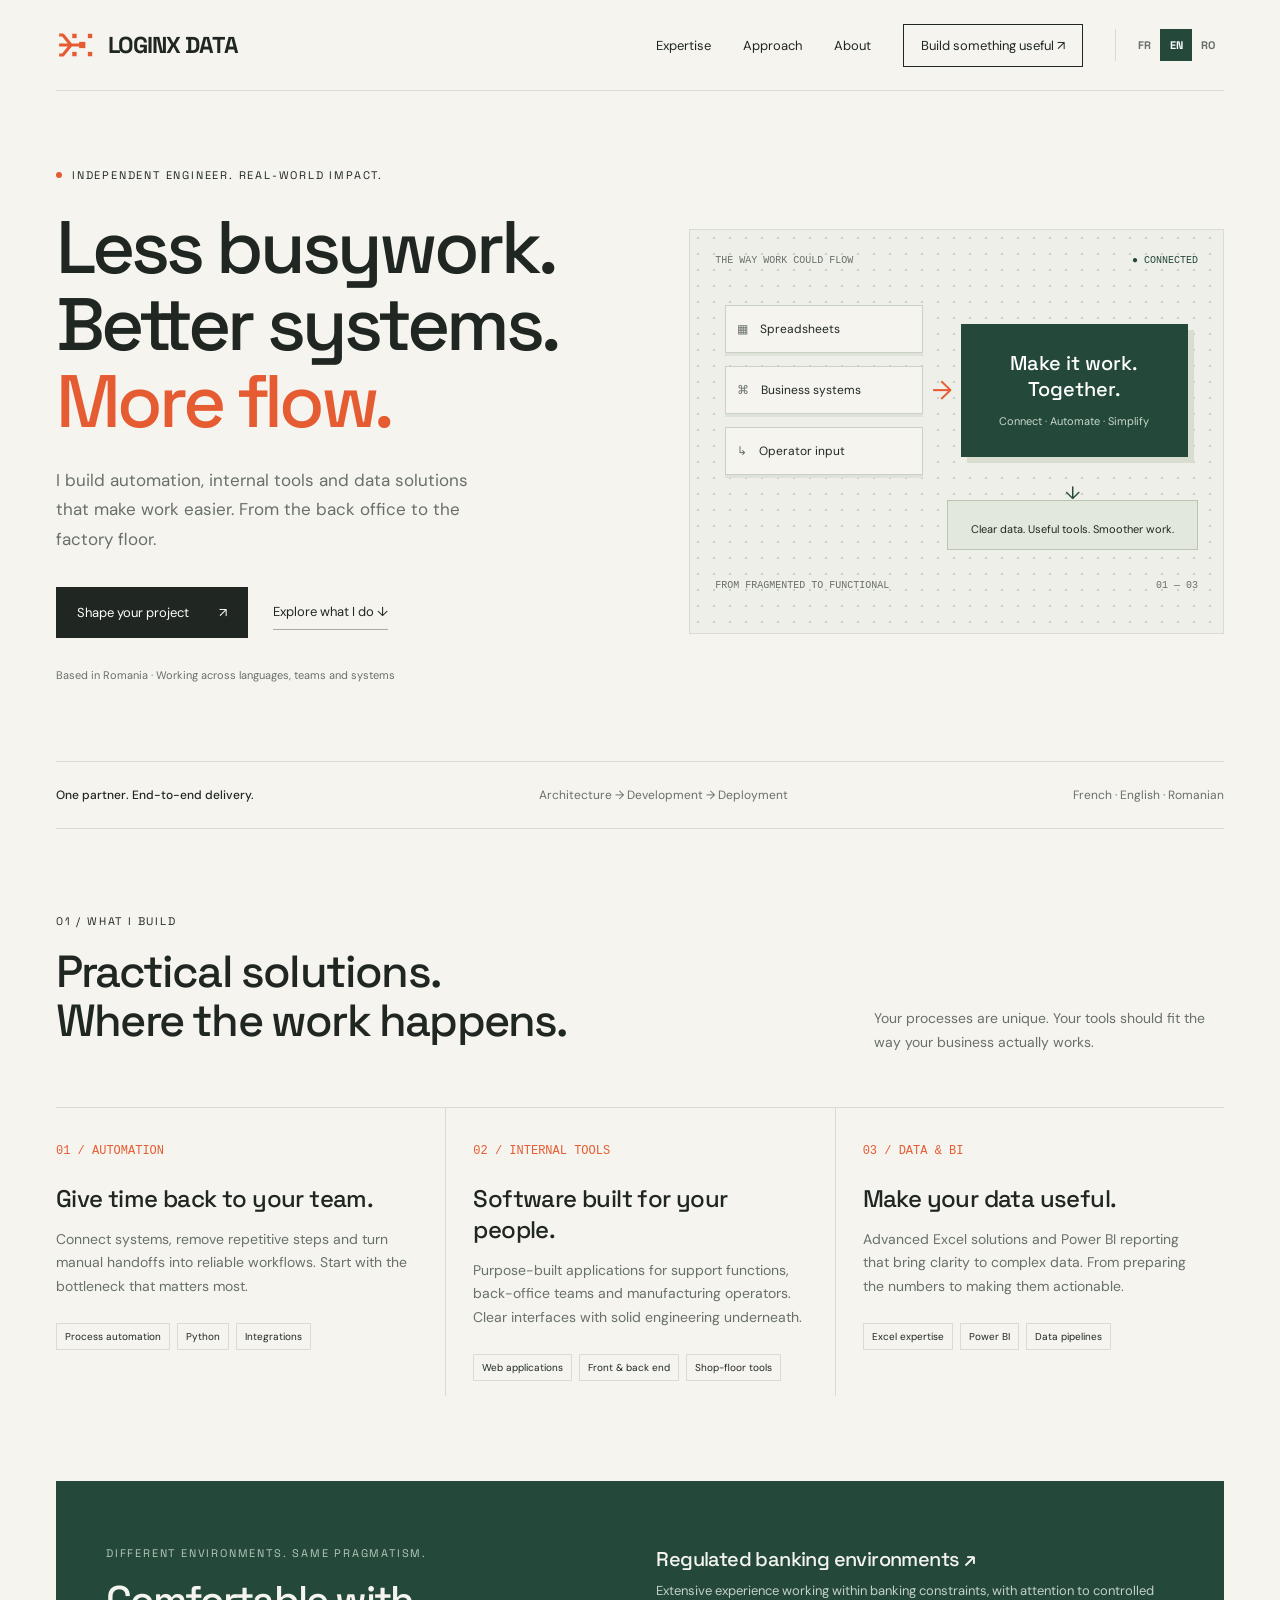
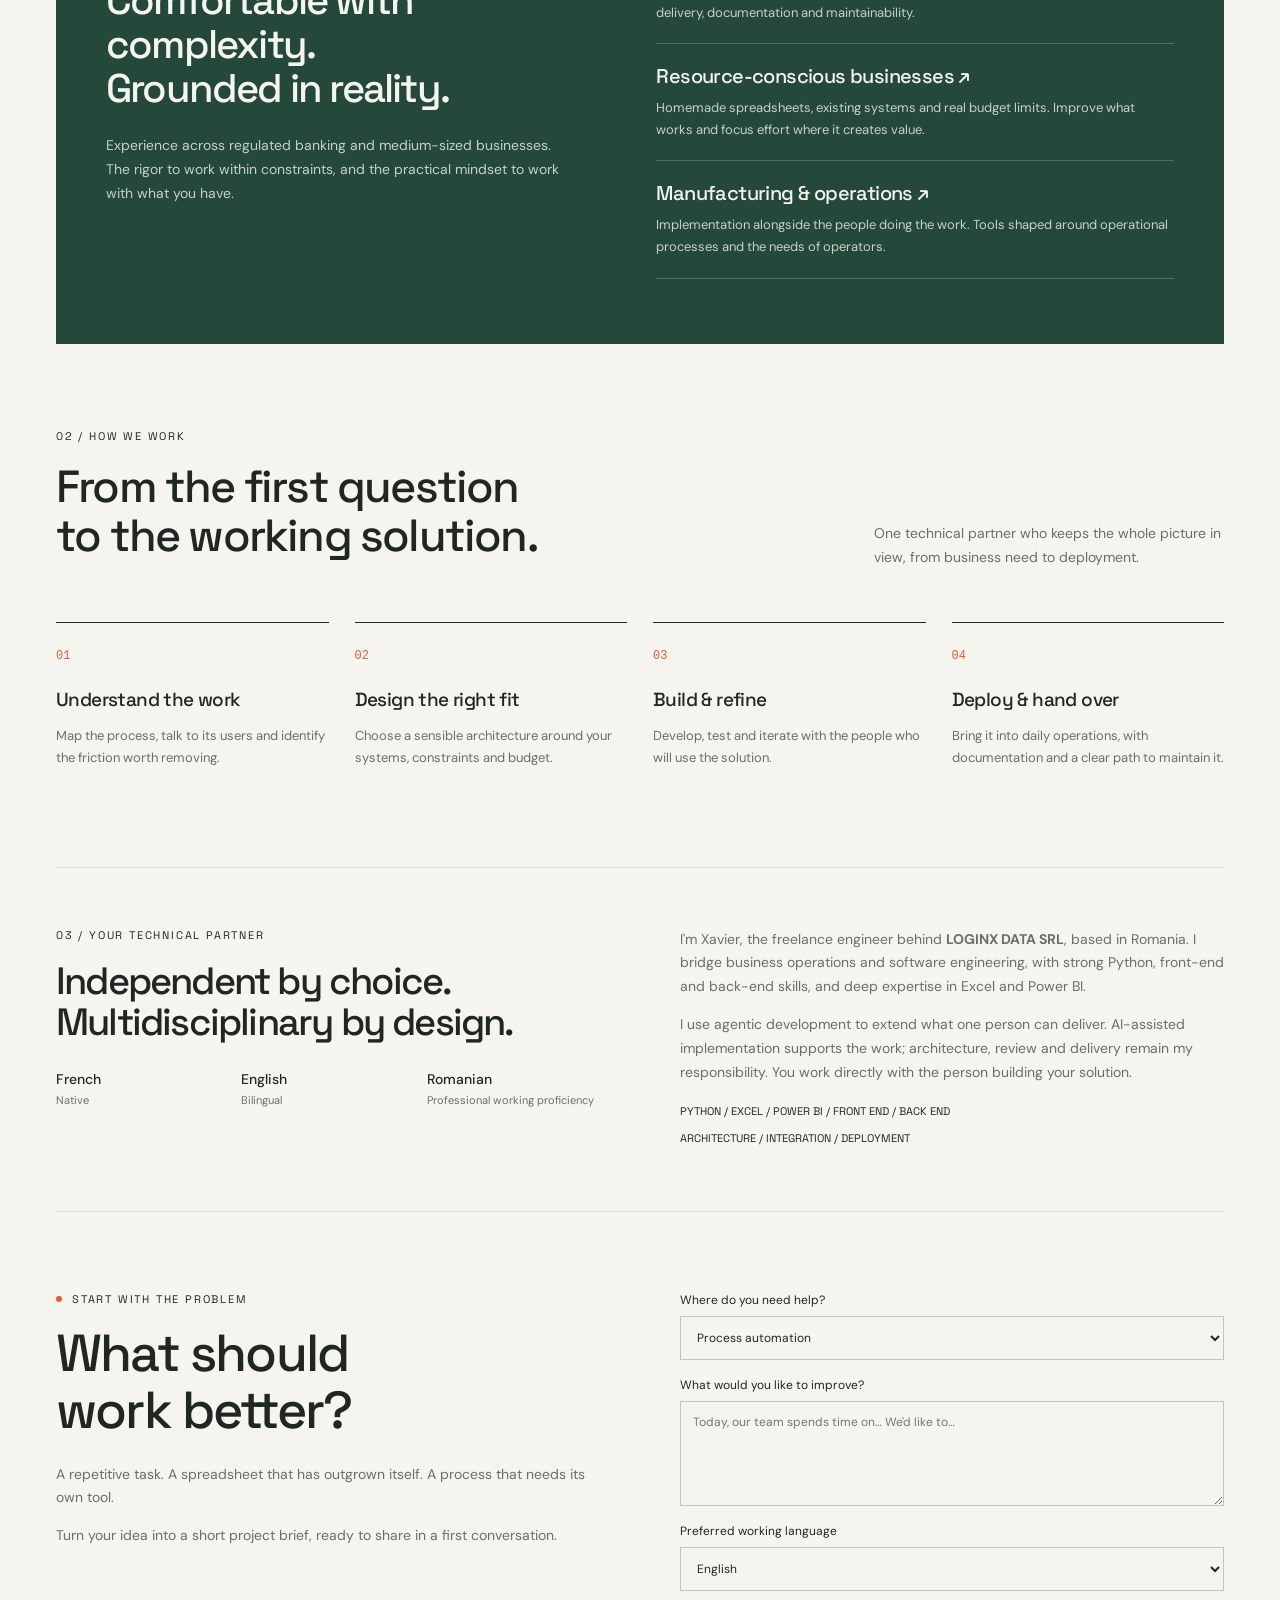
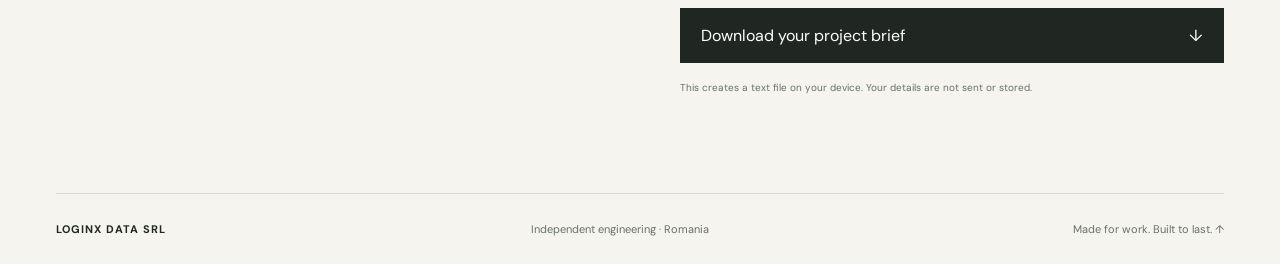
==== commit e5534eec: "Logo" ====
--- a/public/index.html
+++ b/public/index.html
@@ -1,5 +1,5 @@
 <!doctype html>
-<html lang="en"><head><meta charset="utf-8"><meta name="viewport" content="width=device-width,initial-scale=1"><meta name="description" content="LOGINX DATA: independent automation, internal tools and business intelligence. French-native freelance engineer based in Romania, delivering from architecture to deployment."><meta name="theme-color" content="#f5f4ef"><title>LOGINX DATA — Make work flow.</title><link rel="stylesheet" href="site.css"><script src="cursor.js" defer></script></head><body><div class="wrap"><header><a class="brand" href="#" aria-label="LOGINX DATA home"><span class="mark">//</span>LOGINX DATA</a><nav aria-label="Main navigation"><a href="#expertise">Expertise</a><a href="#approach">Approach</a><a href="#about">About</a><a class="nav-cta" href="#project">Build something useful ↗</a><div class="language-switch" role="group" aria-label="Site language"><a href="fr/" lang="fr" hreflang="fr" aria-label="Français">FR</a><a href="./" lang="en" hreflang="en" aria-label="English" aria-current="page">EN</a><a href="ro/" lang="ro" hreflang="ro" aria-label="Română">RO</a></div></nav></header><main>
+<html lang="en"><head><meta charset="utf-8"><meta name="viewport" content="width=device-width,initial-scale=1"><meta name="description" content="LOGINX DATA: independent automation, internal tools and business intelligence. French-native freelance engineer based in Romania, delivering from architecture to deployment."><meta name="theme-color" content="#f5f4ef"><title>LOGINX DATA — Make work flow.</title><link rel="icon" type="image/svg+xml" sizes="any" href="favicon.svg?v=fusion"><link rel="stylesheet" href="site.css"><script src="cursor.js" defer></script></head><body><div class="wrap"><header><a class="brand" href="#" aria-label="LOGINX DATA home"><img class="mark" src="logo.svg" width="40" height="40" alt="" aria-hidden="true">LOGINX DATA</a><nav aria-label="Main navigation"><a href="#expertise">Expertise</a><a href="#approach">Approach</a><a href="#about">About</a><a class="nav-cta" href="#project">Build something useful ↗</a><div class="language-switch" role="group" aria-label="Site language"><a href="fr/" lang="fr" hreflang="fr" aria-label="Français">FR</a><a href="./" lang="en" hreflang="en" aria-label="English" aria-current="page">EN</a><a href="ro/" lang="ro" hreflang="ro" aria-label="Română">RO</a></div></nav></header><main>
 <section class="hero"><div><div class="eyebrow"><span class="dot"></span>Independent engineer. Real-world impact.</div><h1>Less busywork.<br>Better systems.<br><em>More flow.</em></h1><p class="lead">I build automation, internal tools and data solutions that make work easier. From the back office to the factory floor.</p><div class="actions"><a class="btn" href="#project">Shape your project <span>↗</span></a><a class="text-link" href="#expertise">Explore what I do ↓</a></div><p class="micro">Based in Romania · Working across languages, teams and systems</p></div><div class="system" aria-label="Illustrative workflow from spreadsheets, business systems and operator input to automation and useful tools"><div class="sys-head"><span>THE WAY WORK COULD FLOW</span><span class="live">● CONNECTED</span></div><div class="diagram"><div class="sources"><div class="node"><span>▦</span> Spreadsheets</div><div class="node"><span>⌘</span> Business systems</div><div class="node"><span>↳</span> Operator input</div></div><div class="connector">→</div><div class="core"><b>Make it work.<br>Together.</b><small>Connect · Automate · Simplify</small></div></div><div class="output">Clear data. Useful tools. Smoother work.</div><div class="sys-foot"><span>FROM FRAGMENTED TO FUNCTIONAL</span><span>01 — 03</span></div></div></section>
 <div class="strip"><b>One partner. End-to-end delivery.</b><span>Architecture → Development → Deployment</span><span>French · English · Romanian</span></div>
 <section class="section" id="expertise"><div class="section-head"><div><div class="eyebrow">01 / What I build</div><h2>Practical solutions.<br>Where the work happens.</h2></div><p>Your processes are unique. Your tools should fit the way your business actually works.</p></div><div class="services"><article class="service"><span class="number">01 / AUTOMATION</span><h3>Give time back to your team.</h3><p>Connect systems, remove repetitive steps and turn manual handoffs into reliable workflows. Start with the bottleneck that matters most.</p><div class="tags"><span class="tag">Process automation</span><span class="tag">Python</span><span class="tag">Integrations</span></div></article><article class="service"><span class="number">02 / INTERNAL TOOLS</span><h3>Software built for your people.</h3><p>Purpose-built applications for support functions, back-office teams and manufacturing operators. Clear interfaces with solid engineering underneath.</p><div class="tags"><span class="tag">Web applications</span><span class="tag">Front & back end</span><span class="tag">Shop-floor tools</span></div></article><article class="service"><span class="number">03 / DATA & BI</span><h3>Make your data useful.</h3><p>Advanced Excel solutions and Power BI reporting that bring clarity to complex data. From preparing the numbers to making them actionable.</p><div class="tags"><span class="tag">Excel expertise</span><span class="tag">Power BI</span><span class="tag">Data pipelines</span></div></article></div></section>
--- a/public/site.css
+++ b/public/site.css
@@ -1,5 +1,5 @@
 @import url('https://fonts.googleapis.com/css2?family=DM+Sans:wght@400;500;600;700&family=Space+Grotesk:wght@400;500;600;700&display=swap');
-:root{--paper:#f5f4ef;--ink:#202722;--muted:#687069;--line:#d8dcd3;--orange:#e65c32;--green:#24493b}*{box-sizing:border-box}html{scroll-behavior:smooth;scroll-padding-top:85px}body{margin:0;background:var(--paper);color:var(--ink);font-family:'DM Sans',sans-serif;font-size:16px}a{color:inherit;text-decoration:none}button,input,select,textarea{font:inherit}button,a,input,select,textarea{outline-offset:5px}button{cursor:pointer}.wrap{max-width:1320px;margin:auto;padding:0 56px}header{height:91px;border-bottom:1px solid var(--line);display:flex;align-items:center;justify-content:space-between}.brand{font-family:'Space Grotesk',sans-serif;letter-spacing:-1px;font-weight:700;font-size:23px;display:flex;align-items:center;gap:12px}.mark{background:var(--orange);width:28px;height:28px;display:inline-grid;place-items:center;color:white;font-size:21px;letter-spacing:-5px;padding-right:5px}nav{display:flex;gap:32px;align-items:center;font-size:13px}nav a:hover{color:var(--orange)}.nav-cta{border:1px solid var(--ink);padding:12px 17px}.eyebrow{font-family:'Space Grotesk',sans-serif;text-transform:uppercase;letter-spacing:1.8px;font-size:11px;display:flex;gap:10px;align-items:center}.dot{width:6px;height:6px;background:var(--orange);border-radius:50%;display:inline-block}.hero{padding:77px 0 65px;display:grid;grid-template-columns:1.1fr 1fr;gap:45px;align-items:center}h1,h2,h3{font-family:'Space Grotesk',sans-serif;font-weight:500}h1{font-size:clamp(52px,5.8vw,80px);line-height:1.04;letter-spacing:-4px;margin:27px 0 25px}h1 em{font-style:normal;color:var(--orange)}.lead{font-size:17px;line-height:1.75;color:var(--muted);max-width:440px}.actions{display:flex;gap:25px;align-items:center;margin-top:32px;font-size:13px}.btn{display:inline-flex;align-items:center;justify-content:space-between;gap:30px;background:var(--ink);color:white;padding:17px 21px;border:0}.btn:hover{background:var(--green)}.text-link{border-bottom:1px solid #a6aca3;padding:9px 0}.micro{font-size:11px;color:var(--muted);margin-top:28px}.system{position:relative;border:1px solid var(--line);padding:25px;background-color:#eeefe8;background-image:radial-gradient(#cbd0c5 1px,transparent 1px);background-size:16px 16px;min-height:405px}.sys-head{display:flex;justify-content:space-between;font-family:monospace;font-size:10px;color:var(--muted)}.live{color:var(--green)}.diagram{padding:39px 10px 25px;display:grid;grid-template-columns:1fr 38px 1.15fr;align-items:center}.sources{display:grid;gap:13px}.node{background:var(--paper);border:1px solid #cbd0c5;padding:15px 11px;font-size:12px;display:flex;align-items:center;gap:12px;box-shadow:0 3px 0 #dfe2d9}.node span{color:var(--muted);font-family:monospace}.connector{text-align:center;color:var(--orange);font-size:26px}.core{background:var(--green);color:#fff;padding:26px 18px;text-align:center;box-shadow:6px 6px 0 #d8ddcf}.core b{font-family:'Space Grotesk';font-size:20px;font-weight:500}.core small{display:block;line-height:1.6;color:#c8d9ca;margin-top:11px;font-size:11px}.output{margin-left:auto;width:52%;padding:13px;background:#e3e8dc;border:1px solid #b9c5ae;font-size:11px;text-align:center}.output:before{content:'↓';display:block;margin-top:-33px;margin-bottom:17px;color:var(--green);font-size:18px}.sys-foot{display:flex;justify-content:space-between;margin-top:30px;font:10px monospace;color:var(--muted)}.strip{border-top:1px solid var(--line);border-bottom:1px solid var(--line);padding:25px 0;display:flex;justify-content:space-between;gap:20px;font-size:12px}.strip span{color:var(--muted)}.strip b{font-weight:500}.section{padding:85px 0}h2{font-size:45px;line-height:1.1;letter-spacing:-1.8px;margin:19px 0 23px}.section-head{display:flex;justify-content:space-between;align-items:end;gap:50px;margin-bottom:38px}.section-head p{max-width:350px;color:var(--muted);font-size:14px;line-height:1.7}.services{display:grid;grid-template-columns:repeat(3,1fr);border-top:1px solid var(--line)}.service{padding:30px 27px 15px 0}.service+.service{border-left:1px solid var(--line);padding-left:27px}.number{font:12px monospace;color:var(--orange)}h3{font-size:24px;letter-spacing:-.6px;margin:24px 0 14px}p{line-height:1.7}.service p{font-size:14px;color:var(--muted)}.tags{display:flex;gap:7px;flex-wrap:wrap;margin-top:24px}.tag{border:1px solid var(--line);padding:6px 8px;font-size:10px}.context{background:var(--green);color:#f5f4ef;padding:65px 50px;display:grid;grid-template-columns:1fr 1.1fr;gap:80px}.context .eyebrow{color:#b7c9b8}.context h2{font-size:40px}.context-intro{color:#c5d1c7;font-size:14px}.contexts article{padding:19px 0;border-bottom:1px solid #52705f}.contexts article:first-child{padding-top:0}.contexts h3{font-size:20px;margin:0 0 8px}.contexts p{font-size:13px;margin:0;color:#c5d1c7}.process{display:grid;grid-template-columns:repeat(4,1fr);gap:26px}.process article{border-top:1px solid var(--ink);padding-top:20px}.process h3{font-size:19px;margin:23px 0 12px}.process p{font-size:13px;color:var(--muted)}.about{display:grid;grid-template-columns:1fr 1fr;gap:80px;padding:60px 0;border-top:1px solid var(--line);border-bottom:1px solid var(--line)}.about h2{font-size:38px}.about p{color:var(--muted);font-size:14px}.tech{font:11px 'Space Grotesk';line-height:2.4;color:var(--ink)}.languages{display:grid;grid-template-columns:repeat(3,1fr);gap:12px;margin-top:26px}.languages b{font-size:14px;font-weight:500;display:block}.languages span{font-size:11px;color:var(--muted)}.contact{padding:80px 0;display:grid;grid-template-columns:1fr 1fr;gap:80px}.contact h2{font-size:52px}.contact p{color:var(--muted);font-size:14px}.form{display:grid;gap:17px}label{font-size:12px;display:grid;gap:8px}select,textarea{width:100%;background:transparent;border:1px solid #bec5b9;padding:12px;color:var(--ink);border-radius:0}textarea{resize:vertical;min-height:105px}.form small{color:var(--muted);font-size:10px;line-height:1.6}.form .btn{width:100%}footer{border-top:1px solid var(--line);padding:28px 0;display:flex;justify-content:space-between;font-size:11px;color:var(--muted)}.foot-brand{color:var(--ink);font-weight:700;letter-spacing:1px}#status{font-size:12px;color:var(--green);margin:0}@media(min-width:1450px){.hero{padding-top:95px;padding-bottom:90px}}@media(max-width:900px){.wrap{padding:0 28px}nav{gap:18px}.hero{gap:25px}h1{font-size:57px}.system{padding:18px}.diagram{padding-left:0;padding-right:0}.context,.about,.contact{gap:35px}.context{padding:40px 30px}.strip{font-size:10px}}@media(max-width:680px){.wrap{padding:0 22px}header{height:76px}.brand{font-size:19px}nav>a:not(.nav-cta){display:none}.nav-cta{font-size:11px;padding:10px}.hero{grid-template-columns:1fr;padding:48px 0 35px;gap:35px}h1{font-size:61px;letter-spacing:-3px}.lead{font-size:16px}.system{min-height:365px}.strip{flex-wrap:wrap;gap:14px 25px}.section{padding:55px 0}.section-head{display:block;margin-bottom:28px}h2{font-size:36px}.services{grid-template-columns:1fr}.service,.service+.service{border-left:0;border-bottom:1px solid var(--line);padding:25px 0}.service h3{margin-top:13px}.context,.about,.contact{grid-template-columns:1fr;gap:28px}.context{padding:33px 24px}.context h2{font-size:34px}.process{grid-template-columns:1fr 1fr;gap:25px}.about{padding:42px 0}.contact{padding:55px 0}.contact h2{font-size:42px}footer{gap:20px;flex-wrap:wrap}.languages{gap:8px}}@media(prefers-reduced-motion:reduce){html{scroll-behavior:auto}}
+:root{--paper:#f5f4ef;--ink:#202722;--muted:#687069;--line:#d8dcd3;--orange:#e65c32;--green:#24493b}*{box-sizing:border-box}html{scroll-behavior:smooth;scroll-padding-top:85px}body{margin:0;background:var(--paper);color:var(--ink);font-family:'DM Sans',sans-serif;font-size:16px}a{color:inherit;text-decoration:none}button,input,select,textarea{font:inherit}button,a,input,select,textarea{outline-offset:5px}button{cursor:pointer}.wrap{max-width:1320px;margin:auto;padding:0 56px}header{height:91px;border-bottom:1px solid var(--line);display:flex;align-items:center;justify-content:space-between}.brand{font-family:'Space Grotesk',sans-serif;letter-spacing:-1px;font-weight:700;font-size:23px;display:flex;align-items:center;gap:12px}.mark{display:block;width:40px;height:40px;flex-shrink:0}nav{display:flex;gap:32px;align-items:center;font-size:13px}nav a:hover{color:var(--orange)}.nav-cta{border:1px solid var(--ink);padding:12px 17px}.eyebrow{font-family:'Space Grotesk',sans-serif;text-transform:uppercase;letter-spacing:1.8px;font-size:11px;display:flex;gap:10px;align-items:center}.dot{width:6px;height:6px;background:var(--orange);border-radius:50%;display:inline-block}.hero{padding:77px 0 65px;display:grid;grid-template-columns:1.1fr 1fr;gap:45px;align-items:center}h1,h2,h3{font-family:'Space Grotesk',sans-serif;font-weight:500}h1{font-size:clamp(52px,5.8vw,80px);line-height:1.04;letter-spacing:-4px;margin:27px 0 25px}h1 em{font-style:normal;color:var(--orange)}.lead{font-size:17px;line-height:1.75;color:var(--muted);max-width:440px}.actions{display:flex;gap:25px;align-items:center;margin-top:32px;font-size:13px}.btn{display:inline-flex;align-items:center;justify-content:space-between;gap:30px;background:var(--ink);color:white;padding:17px 21px;border:0}.btn:hover{background:var(--green)}.text-link{border-bottom:1px solid #a6aca3;padding:9px 0}.micro{font-size:11px;color:var(--muted);margin-top:28px}.system{position:relative;border:1px solid var(--line);padding:25px;background-color:#eeefe8;background-image:radial-gradient(#cbd0c5 1px,transparent 1px);background-size:16px 16px;min-height:405px}.sys-head{display:flex;justify-content:space-between;font-family:monospace;font-size:10px;color:var(--muted)}.live{color:var(--green)}.diagram{padding:39px 10px 25px;display:grid;grid-template-columns:1fr 38px 1.15fr;align-items:center}.sources{display:grid;gap:13px}.node{background:var(--paper);border:1px solid #cbd0c5;padding:15px 11px;font-size:12px;display:flex;align-items:center;gap:12px;box-shadow:0 3px 0 #dfe2d9}.node span{color:var(--muted);font-family:monospace}.connector{text-align:center;color:var(--orange);font-size:26px}.core{background:var(--green);color:#fff;padding:26px 18px;text-align:center;box-shadow:6px 6px 0 #d8ddcf}.core b{font-family:'Space Grotesk';font-size:20px;font-weight:500}.core small{display:block;line-height:1.6;color:#c8d9ca;margin-top:11px;font-size:11px}.output{margin-left:auto;width:52%;padding:13px;background:#e3e8dc;border:1px solid #b9c5ae;font-size:11px;text-align:center}.output:before{content:'↓';display:block;margin-top:-33px;margin-bottom:17px;color:var(--green);font-size:18px}.sys-foot{display:flex;justify-content:space-between;margin-top:30px;font:10px monospace;color:var(--muted)}.strip{border-top:1px solid var(--line);border-bottom:1px solid var(--line);padding:25px 0;display:flex;justify-content:space-between;gap:20px;font-size:12px}.strip span{color:var(--muted)}.strip b{font-weight:500}.section{padding:85px 0}h2{font-size:45px;line-height:1.1;letter-spacing:-1.8px;margin:19px 0 23px}.section-head{display:flex;justify-content:space-between;align-items:end;gap:50px;margin-bottom:38px}.section-head p{max-width:350px;color:var(--muted);font-size:14px;line-height:1.7}.services{display:grid;grid-template-columns:repeat(3,1fr);border-top:1px solid var(--line)}.service{padding:30px 27px 15px 0}.service+.service{border-left:1px solid var(--line);padding-left:27px}.number{font:12px monospace;color:var(--orange)}h3{font-size:24px;letter-spacing:-.6px;margin:24px 0 14px}p{line-height:1.7}.service p{font-size:14px;color:var(--muted)}.tags{display:flex;gap:7px;flex-wrap:wrap;margin-top:24px}.tag{border:1px solid var(--line);padding:6px 8px;font-size:10px}.context{background:var(--green);color:#f5f4ef;padding:65px 50px;display:grid;grid-template-columns:1fr 1.1fr;gap:80px}.context .eyebrow{color:#b7c9b8}.context h2{font-size:40px}.context-intro{color:#c5d1c7;font-size:14px}.contexts article{padding:19px 0;border-bottom:1px solid #52705f}.contexts article:first-child{padding-top:0}.contexts h3{font-size:20px;margin:0 0 8px}.contexts p{font-size:13px;margin:0;color:#c5d1c7}.process{display:grid;grid-template-columns:repeat(4,1fr);gap:26px}.process article{border-top:1px solid var(--ink);padding-top:20px}.process h3{font-size:19px;margin:23px 0 12px}.process p{font-size:13px;color:var(--muted)}.about{display:grid;grid-template-columns:1fr 1fr;gap:80px;padding:60px 0;border-top:1px solid var(--line);border-bottom:1px solid var(--line)}.about h2{font-size:38px}.about p{color:var(--muted);font-size:14px}.tech{font:11px 'Space Grotesk';line-height:2.4;color:var(--ink)}.languages{display:grid;grid-template-columns:repeat(3,1fr);gap:12px;margin-top:26px}.languages b{font-size:14px;font-weight:500;display:block}.languages span{font-size:11px;color:var(--muted)}.contact{padding:80px 0;display:grid;grid-template-columns:1fr 1fr;gap:80px}.contact h2{font-size:52px}.contact p{color:var(--muted);font-size:14px}.form{display:grid;gap:17px}label{font-size:12px;display:grid;gap:8px}select,textarea{width:100%;background:transparent;border:1px solid #bec5b9;padding:12px;color:var(--ink);border-radius:0}textarea{resize:vertical;min-height:105px}.form small{color:var(--muted);font-size:10px;line-height:1.6}.form .btn{width:100%}footer{border-top:1px solid var(--line);padding:28px 0;display:flex;justify-content:space-between;font-size:11px;color:var(--muted)}.foot-brand{color:var(--ink);font-weight:700;letter-spacing:1px}#status{font-size:12px;color:var(--green);margin:0}@media(min-width:1450px){.hero{padding-top:95px;padding-bottom:90px}}@media(max-width:900px){.wrap{padding:0 28px}nav{gap:18px}.hero{gap:25px}h1{font-size:57px}.system{padding:18px}.diagram{padding-left:0;padding-right:0}.context,.about,.contact{gap:35px}.context{padding:40px 30px}.strip{font-size:10px}}@media(max-width:680px){.wrap{padding:0 22px}header{height:76px}.brand{font-size:19px}nav>a:not(.nav-cta){display:none}.nav-cta{font-size:11px;padding:10px}.hero{grid-template-columns:1fr;padding:48px 0 35px;gap:35px}h1{font-size:61px;letter-spacing:-3px}.lead{font-size:16px}.system{min-height:365px}.strip{flex-wrap:wrap;gap:14px 25px}.section{padding:55px 0}.section-head{display:block;margin-bottom:28px}h2{font-size:36px}.services{grid-template-columns:1fr}.service,.service+.service{border-left:0;border-bottom:1px solid var(--line);padding:25px 0}.service h3{margin-top:13px}.context,.about,.contact{grid-template-columns:1fr;gap:28px}.context{padding:33px 24px}.context h2{font-size:34px}.process{grid-template-columns:1fr 1fr;gap:25px}.about{padding:42px 0}.contact{padding:55px 0}.contact h2{font-size:42px}footer{gap:20px;flex-wrap:wrap}.languages{gap:8px}}@media(prefers-reduced-motion:reduce){html{scroll-behavior:auto}}
 
 .language-switch {
   display: flex;
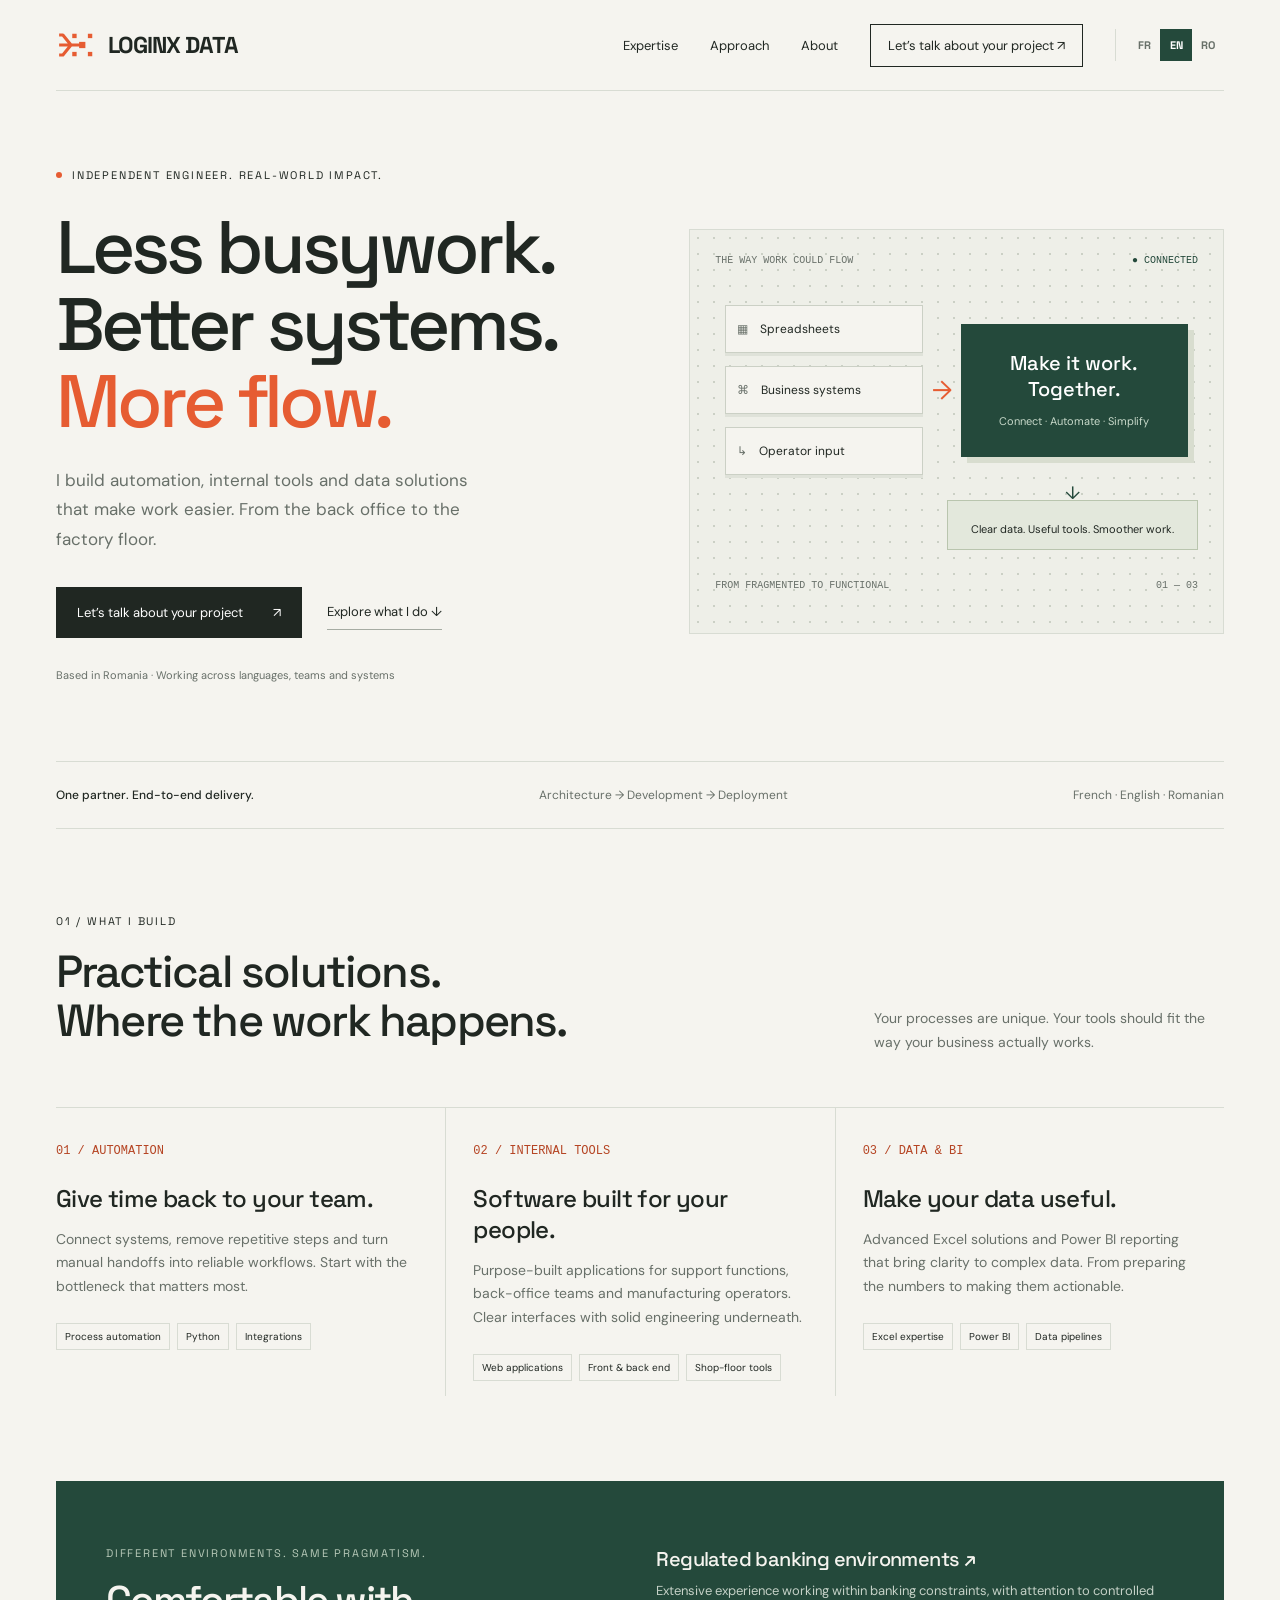
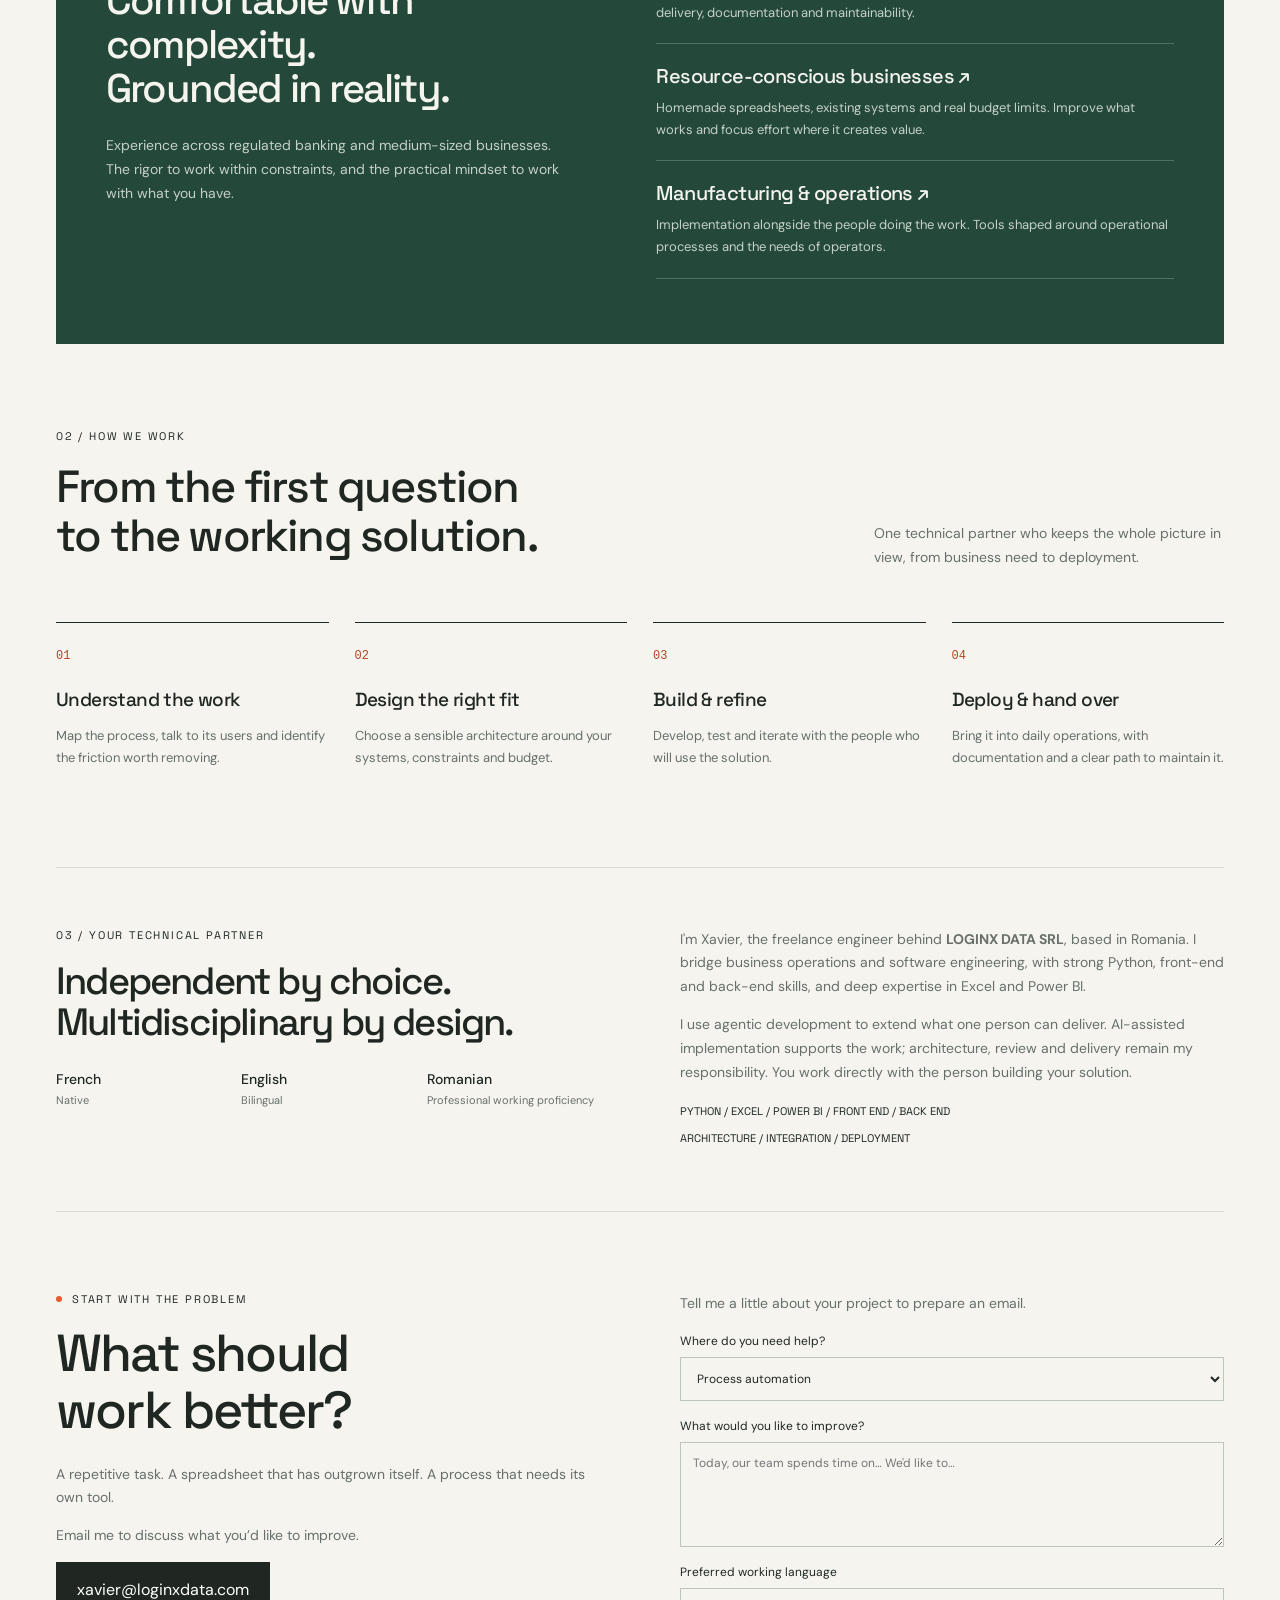
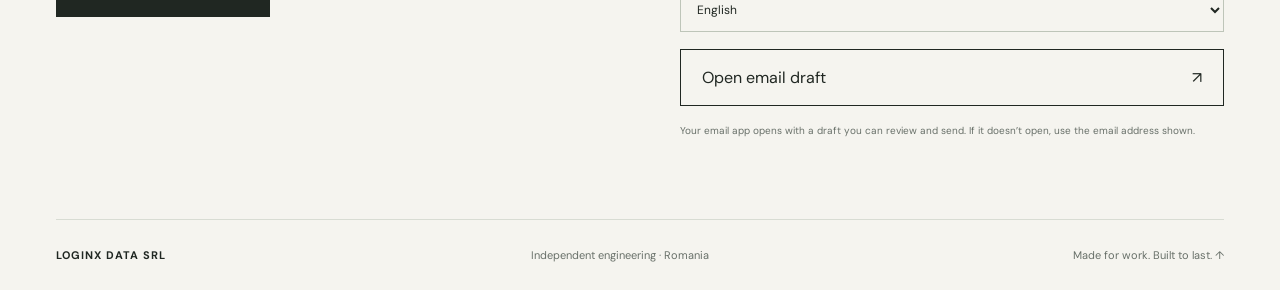
==== commit 065c7168: "update generic" ====
--- a/public/index.html
+++ b/public/index.html
@@ -1,10 +1,42 @@
 <!doctype html>
-<html lang="en"><head><meta charset="utf-8"><meta name="viewport" content="width=device-width,initial-scale=1"><meta name="description" content="LOGINX DATA: independent automation, internal tools and business intelligence. French-native freelance engineer based in Romania, delivering from architecture to deployment."><meta name="theme-color" content="#f5f4ef"><title>LOGINX DATA — Make work flow.</title><link rel="icon" type="image/svg+xml" sizes="any" href="favicon.svg?v=fusion"><link rel="stylesheet" href="site.css"><script src="cursor.js" defer></script></head><body><div class="wrap"><header><a class="brand" href="#" aria-label="LOGINX DATA home"><img class="mark" src="logo.svg" width="40" height="40" alt="" aria-hidden="true">LOGINX DATA</a><nav aria-label="Main navigation"><a href="#expertise">Expertise</a><a href="#approach">Approach</a><a href="#about">About</a><a class="nav-cta" href="#project">Build something useful ↗</a><div class="language-switch" role="group" aria-label="Site language"><a href="fr/" lang="fr" hreflang="fr" aria-label="Français">FR</a><a href="./" lang="en" hreflang="en" aria-label="English" aria-current="page">EN</a><a href="ro/" lang="ro" hreflang="ro" aria-label="Română">RO</a></div></nav></header><main>
-<section class="hero"><div><div class="eyebrow"><span class="dot"></span>Independent engineer. Real-world impact.</div><h1>Less busywork.<br>Better systems.<br><em>More flow.</em></h1><p class="lead">I build automation, internal tools and data solutions that make work easier. From the back office to the factory floor.</p><div class="actions"><a class="btn" href="#project">Shape your project <span>↗</span></a><a class="text-link" href="#expertise">Explore what I do ↓</a></div><p class="micro">Based in Romania · Working across languages, teams and systems</p></div><div class="system" aria-label="Illustrative workflow from spreadsheets, business systems and operator input to automation and useful tools"><div class="sys-head"><span>THE WAY WORK COULD FLOW</span><span class="live">● CONNECTED</span></div><div class="diagram"><div class="sources"><div class="node"><span>▦</span> Spreadsheets</div><div class="node"><span>⌘</span> Business systems</div><div class="node"><span>↳</span> Operator input</div></div><div class="connector">→</div><div class="core"><b>Make it work.<br>Together.</b><small>Connect · Automate · Simplify</small></div></div><div class="output">Clear data. Useful tools. Smoother work.</div><div class="sys-foot"><span>FROM FRAGMENTED TO FUNCTIONAL</span><span>01 — 03</span></div></div></section>
+<html lang="en">
+<head>
+  <meta charset="utf-8">
+  <meta name="viewport" content="width=device-width,initial-scale=1">
+  <meta name="description" content="LOGINX DATA: independent automation, internal tools and business intelligence. French-native freelance engineer based in Romania, delivering from architecture to deployment.">
+  <meta name="theme-color" content="#f5f4ef">
+  <title>Automation, Internal Tools &amp; BI | LoginX Data</title>
+  <link rel="canonical" href="https://loginxdata.com/">
+  <link rel="alternate" hreflang="en" href="https://loginxdata.com/">
+  <link rel="alternate" hreflang="fr" href="https://loginxdata.com/fr/">
+  <link rel="alternate" hreflang="ro" href="https://loginxdata.com/ro/">
+  <link rel="alternate" hreflang="x-default" href="https://loginxdata.com/">
+  <meta property="og:type" content="website">
+  <meta property="og:site_name" content="LoginX Data">
+  <meta property="og:locale" content="en_US">
+  <meta property="og:locale:alternate" content="fr_FR">
+  <meta property="og:locale:alternate" content="ro_RO">
+  <meta property="og:url" content="https://loginxdata.com/">
+  <meta property="og:title" content="Automation, Internal Tools &amp; BI | LoginX Data">
+  <meta property="og:description" content="LOGINX DATA: independent automation, internal tools and business intelligence. French-native freelance engineer based in Romania, delivering from architecture to deployment.">
+  <meta property="og:image" content="https://loginxdata.com/social-preview.jpg">
+  <meta property="og:image:type" content="image/jpeg">
+  <meta property="og:image:width" content="1200">
+  <meta property="og:image:height" content="630">
+  <meta property="og:image:alt" content="LoginX Data logo and an illustration of a connected workflow">
+  <meta name="twitter:card" content="summary_large_image">
+  <link rel="icon" type="image/svg+xml" sizes="any" href="favicon.svg?v=fusion">
+  <link rel="stylesheet" href="site.css?v=contact-email">
+  <script src="cursor.js" defer>
+  </script>
+  <script src="contact.js" defer></script>
+</head>
+<body><div class="wrap"><header><a class="brand" href="#" aria-label="LOGINX DATA home"><img class="mark" src="logo.svg" width="40" height="40" alt="" aria-hidden="true">LOGINX DATA</a><nav aria-label="Main navigation"><a href="#expertise">Expertise</a><a href="#approach">Approach</a><a href="#about">About</a><a class="nav-cta" href="#project">Let’s talk about your project ↗</a><div class="language-switch" role="group" aria-label="Site language"><a href="fr/" lang="fr" hreflang="fr" aria-label="Français">FR</a><a href="./" lang="en" hreflang="en" aria-label="English" aria-current="page">EN</a><a href="ro/" lang="ro" hreflang="ro" aria-label="Română">RO</a></div></nav></header><main>
+<section class="hero"><div><div class="eyebrow"><span class="dot"></span>Independent engineer. Real-world impact.</div><h1>Less busywork.<br>Better systems.<br><em>More flow.</em></h1><p class="lead">I build automation, internal tools and data solutions that make work easier. From the back office to the factory floor.</p><div class="actions"><a class="btn" href="#project">Let’s talk about your project <span>↗</span></a><a class="text-link" href="#expertise">Explore what I do ↓</a></div><p class="micro">Based in Romania · Working across languages, teams and systems</p></div><div class="system" aria-label="Illustrative workflow from spreadsheets, business systems and operator input to automation and useful tools"><div class="sys-head"><span>THE WAY WORK COULD FLOW</span><span class="live">● CONNECTED</span></div><div class="diagram"><div class="sources"><div class="node"><span>▦</span> Spreadsheets</div><div class="node"><span>⌘</span> Business systems</div><div class="node"><span>↳</span> Operator input</div></div><div class="connector">→</div><div class="core"><b>Make it work.<br>Together.</b><small>Connect · Automate · Simplify</small></div></div><div class="output">Clear data. Useful tools. Smoother work.</div><div class="sys-foot"><span>FROM FRAGMENTED TO FUNCTIONAL</span><span>01 — 03</span></div></div></section>
 <div class="strip"><b>One partner. End-to-end delivery.</b><span>Architecture → Development → Deployment</span><span>French · English · Romanian</span></div>
 <section class="section" id="expertise"><div class="section-head"><div><div class="eyebrow">01 / What I build</div><h2>Practical solutions.<br>Where the work happens.</h2></div><p>Your processes are unique. Your tools should fit the way your business actually works.</p></div><div class="services"><article class="service"><span class="number">01 / AUTOMATION</span><h3>Give time back to your team.</h3><p>Connect systems, remove repetitive steps and turn manual handoffs into reliable workflows. Start with the bottleneck that matters most.</p><div class="tags"><span class="tag">Process automation</span><span class="tag">Python</span><span class="tag">Integrations</span></div></article><article class="service"><span class="number">02 / INTERNAL TOOLS</span><h3>Software built for your people.</h3><p>Purpose-built applications for support functions, back-office teams and manufacturing operators. Clear interfaces with solid engineering underneath.</p><div class="tags"><span class="tag">Web applications</span><span class="tag">Front & back end</span><span class="tag">Shop-floor tools</span></div></article><article class="service"><span class="number">03 / DATA & BI</span><h3>Make your data useful.</h3><p>Advanced Excel solutions and Power BI reporting that bring clarity to complex data. From preparing the numbers to making them actionable.</p><div class="tags"><span class="tag">Excel expertise</span><span class="tag">Power BI</span><span class="tag">Data pipelines</span></div></article></div></section>
 <section class="context"><div><div class="eyebrow">Different environments. Same pragmatism.</div><h2>Comfortable with<br>complexity.<br>Grounded in reality.</h2><p class="context-intro">Experience across regulated banking and medium-sized businesses. The rigor to work within constraints, and the practical mindset to work with what you have.</p></div><div class="contexts"><article><h3>Regulated banking environments ↗</h3><p>Extensive experience working within banking constraints, with attention to controlled delivery, documentation and maintainability.</p></article><article><h3>Resource-conscious businesses ↗</h3><p>Homemade spreadsheets, existing systems and real budget limits. Improve what works and focus effort where it creates value.</p></article><article><h3>Manufacturing & operations ↗</h3><p>Implementation alongside the people doing the work. Tools shaped around operational processes and the needs of operators.</p></article></div></section>
 <section class="section" id="approach"><div class="section-head"><div><div class="eyebrow">02 / How we work</div><h2>From the first question<br>to the working solution.</h2></div><p>One technical partner who keeps the whole picture in view, from business need to deployment.</p></div><div class="process"><article><span class="number">01</span><h3>Understand the work</h3><p>Map the process, talk to its users and identify the friction worth removing.</p></article><article><span class="number">02</span><h3>Design the right fit</h3><p>Choose a sensible architecture around your systems, constraints and budget.</p></article><article><span class="number">03</span><h3>Build & refine</h3><p>Develop, test and iterate with the people who will use the solution.</p></article><article><span class="number">04</span><h3>Deploy & hand over</h3><p>Bring it into daily operations, with documentation and a clear path to maintain it.</p></article></div></section>
 <section class="about" id="about"><div><div class="eyebrow">03 / Your technical partner</div><h2>Independent by choice.<br>Multidisciplinary by design.</h2><div class="languages"><div><b>French</b><span>Native</span></div><div><b>English</b><span>Bilingual</span></div><div><b>Romanian</b><span>Professional working proficiency</span></div></div></div><div><p style="margin-top:0">I'm Xavier, the freelance engineer behind <strong>LOGINX DATA SRL</strong>, based in Romania. I bridge business operations and software engineering, with strong Python, front-end and back-end skills, and deep expertise in Excel and Power BI.</p><p>I use agentic development to extend what one person can deliver. AI-assisted implementation supports the work; architecture, review and delivery remain my responsibility. You work directly with the person building your solution.</p><div class="tech">PYTHON / EXCEL / POWER BI / FRONT END / BACK END<br>ARCHITECTURE / INTEGRATION / DEPLOYMENT</div></div></section>
-<section class="contact" id="project"><div><div class="eyebrow"><span class="dot"></span>Start with the problem</div><h2>What should<br>work better?</h2><p>A repetitive task. A spreadsheet that has outgrown itself. A process that needs its own tool.</p><p>Turn your idea into a short project brief, ready to share in a first conversation.</p></div><form class="form" id="brief"><label>Where do you need help?<select id="need"><option>Process automation</option><option>Internal tool or web application</option><option>Excel & Power BI</option><option>Manufacturing & operator workflows</option><option>Architecture & end-to-end delivery</option></select></label><label>What would you like to improve?<textarea id="problem" placeholder="Today, our team spends time on… We'd like to…" required maxlength="5000"></textarea></label><label>Preferred working language<select id="language"><option>English</option><option>French</option><option>Romanian</option></select></label><button class="btn" type="submit">Download your project brief <span>↓</span></button><small>This creates a text file on your device. Your details are not sent or stored.</small><p id="status" role="status"></p></form></section>
-</main><footer><span class="foot-brand">LOGINX DATA SRL</span><span>Independent engineering · Romania</span><span>Made for work. Built to last. <a href="#" aria-label="Back to top">↑</a></span></footer></div><script>document.getElementById('brief').addEventListener('submit',function(e){e.preventDefault();const content='PROJECT BRIEF — LOGINX DATA\n\nArea: '+document.getElementById('need').value+'\nWorking language: '+document.getElementById('language').value+'\n\nThe challenge\n'+document.getElementById('problem').value.trim()+'\n\nTo discuss together\n- Current tools and systems\n- People who will use the solution\n- Desired outcome\n- Budget and timing\n';const url=URL.createObjectURL(new Blob([content],{type:'text/plain;charset=utf-8'}));const a=document.createElement('a');a.href=url;a.download='loginx-project-brief.txt';a.click();setTimeout(()=>URL.revokeObjectURL(url),1000);document.getElementById('status').textContent='Your brief is ready. Keep it for your first project conversation.';});</script></body></html>
+<section class="contact" id="project"><div><div class="eyebrow"><span class="dot"></span>Start with the problem</div><h2>What should<br>work better?</h2><p>A repetitive task. A spreadsheet that has outgrown itself. A process that needs its own tool.</p><p>Email me to discuss what you’d like to improve.</p><a class="btn" id="contact-email" href="mailto:xavier@loginxdata.com">xavier@loginxdata.com</a></div><form class="form" id="brief" data-subject="Project inquiry" data-language-label="Working language" hidden><p class="brief-intro">Tell me a little about your project to prepare an email.</p><label>Where do you need help?<select id="need"><option>Process automation</option><option>Internal tool or web application</option><option>Excel & Power BI</option><option>Manufacturing & operator workflows</option><option>Architecture & end-to-end delivery</option></select></label><label>What would you like to improve?<textarea id="problem" placeholder="Today, our team spends time on… We'd like to…" required maxlength="5000"></textarea></label><label>Preferred working language<select id="language"><option>English</option><option>French</option><option>Romanian</option></select></label><button class="btn brief-email" type="submit">Open email draft <span aria-hidden="true">↗</span></button><small>Your email app opens with a draft you can review and send. If it doesn’t open, use the email address shown.</small></form></section>
+</main><footer><span class="foot-brand">LOGINX DATA SRL</span><span>Independent engineering · Romania</span><span>Made for work. Built to last. <a href="#" aria-label="Back to top">↑</a></span></footer></div></body></html>
--- a/public/site.css
+++ b/public/site.css
@@ -1,5 +1,5 @@
 @import url('https://fonts.googleapis.com/css2?family=DM+Sans:wght@400;500;600;700&family=Space+Grotesk:wght@400;500;600;700&display=swap');
-:root{--paper:#f5f4ef;--ink:#202722;--muted:#687069;--line:#d8dcd3;--orange:#e65c32;--green:#24493b}*{box-sizing:border-box}html{scroll-behavior:smooth;scroll-padding-top:85px}body{margin:0;background:var(--paper);color:var(--ink);font-family:'DM Sans',sans-serif;font-size:16px}a{color:inherit;text-decoration:none}button,input,select,textarea{font:inherit}button,a,input,select,textarea{outline-offset:5px}button{cursor:pointer}.wrap{max-width:1320px;margin:auto;padding:0 56px}header{height:91px;border-bottom:1px solid var(--line);display:flex;align-items:center;justify-content:space-between}.brand{font-family:'Space Grotesk',sans-serif;letter-spacing:-1px;font-weight:700;font-size:23px;display:flex;align-items:center;gap:12px}.mark{display:block;width:40px;height:40px;flex-shrink:0}nav{display:flex;gap:32px;align-items:center;font-size:13px}nav a:hover{color:var(--orange)}.nav-cta{border:1px solid var(--ink);padding:12px 17px}.eyebrow{font-family:'Space Grotesk',sans-serif;text-transform:uppercase;letter-spacing:1.8px;font-size:11px;display:flex;gap:10px;align-items:center}.dot{width:6px;height:6px;background:var(--orange);border-radius:50%;display:inline-block}.hero{padding:77px 0 65px;display:grid;grid-template-columns:1.1fr 1fr;gap:45px;align-items:center}h1,h2,h3{font-family:'Space Grotesk',sans-serif;font-weight:500}h1{font-size:clamp(52px,5.8vw,80px);line-height:1.04;letter-spacing:-4px;margin:27px 0 25px}h1 em{font-style:normal;color:var(--orange)}.lead{font-size:17px;line-height:1.75;color:var(--muted);max-width:440px}.actions{display:flex;gap:25px;align-items:center;margin-top:32px;font-size:13px}.btn{display:inline-flex;align-items:center;justify-content:space-between;gap:30px;background:var(--ink);color:white;padding:17px 21px;border:0}.btn:hover{background:var(--green)}.text-link{border-bottom:1px solid #a6aca3;padding:9px 0}.micro{font-size:11px;color:var(--muted);margin-top:28px}.system{position:relative;border:1px solid var(--line);padding:25px;background-color:#eeefe8;background-image:radial-gradient(#cbd0c5 1px,transparent 1px);background-size:16px 16px;min-height:405px}.sys-head{display:flex;justify-content:space-between;font-family:monospace;font-size:10px;color:var(--muted)}.live{color:var(--green)}.diagram{padding:39px 10px 25px;display:grid;grid-template-columns:1fr 38px 1.15fr;align-items:center}.sources{display:grid;gap:13px}.node{background:var(--paper);border:1px solid #cbd0c5;padding:15px 11px;font-size:12px;display:flex;align-items:center;gap:12px;box-shadow:0 3px 0 #dfe2d9}.node span{color:var(--muted);font-family:monospace}.connector{text-align:center;color:var(--orange);font-size:26px}.core{background:var(--green);color:#fff;padding:26px 18px;text-align:center;box-shadow:6px 6px 0 #d8ddcf}.core b{font-family:'Space Grotesk';font-size:20px;font-weight:500}.core small{display:block;line-height:1.6;color:#c8d9ca;margin-top:11px;font-size:11px}.output{margin-left:auto;width:52%;padding:13px;background:#e3e8dc;border:1px solid #b9c5ae;font-size:11px;text-align:center}.output:before{content:'↓';display:block;margin-top:-33px;margin-bottom:17px;color:var(--green);font-size:18px}.sys-foot{display:flex;justify-content:space-between;margin-top:30px;font:10px monospace;color:var(--muted)}.strip{border-top:1px solid var(--line);border-bottom:1px solid var(--line);padding:25px 0;display:flex;justify-content:space-between;gap:20px;font-size:12px}.strip span{color:var(--muted)}.strip b{font-weight:500}.section{padding:85px 0}h2{font-size:45px;line-height:1.1;letter-spacing:-1.8px;margin:19px 0 23px}.section-head{display:flex;justify-content:space-between;align-items:end;gap:50px;margin-bottom:38px}.section-head p{max-width:350px;color:var(--muted);font-size:14px;line-height:1.7}.services{display:grid;grid-template-columns:repeat(3,1fr);border-top:1px solid var(--line)}.service{padding:30px 27px 15px 0}.service+.service{border-left:1px solid var(--line);padding-left:27px}.number{font:12px monospace;color:var(--orange)}h3{font-size:24px;letter-spacing:-.6px;margin:24px 0 14px}p{line-height:1.7}.service p{font-size:14px;color:var(--muted)}.tags{display:flex;gap:7px;flex-wrap:wrap;margin-top:24px}.tag{border:1px solid var(--line);padding:6px 8px;font-size:10px}.context{background:var(--green);color:#f5f4ef;padding:65px 50px;display:grid;grid-template-columns:1fr 1.1fr;gap:80px}.context .eyebrow{color:#b7c9b8}.context h2{font-size:40px}.context-intro{color:#c5d1c7;font-size:14px}.contexts article{padding:19px 0;border-bottom:1px solid #52705f}.contexts article:first-child{padding-top:0}.contexts h3{font-size:20px;margin:0 0 8px}.contexts p{font-size:13px;margin:0;color:#c5d1c7}.process{display:grid;grid-template-columns:repeat(4,1fr);gap:26px}.process article{border-top:1px solid var(--ink);padding-top:20px}.process h3{font-size:19px;margin:23px 0 12px}.process p{font-size:13px;color:var(--muted)}.about{display:grid;grid-template-columns:1fr 1fr;gap:80px;padding:60px 0;border-top:1px solid var(--line);border-bottom:1px solid var(--line)}.about h2{font-size:38px}.about p{color:var(--muted);font-size:14px}.tech{font:11px 'Space Grotesk';line-height:2.4;color:var(--ink)}.languages{display:grid;grid-template-columns:repeat(3,1fr);gap:12px;margin-top:26px}.languages b{font-size:14px;font-weight:500;display:block}.languages span{font-size:11px;color:var(--muted)}.contact{padding:80px 0;display:grid;grid-template-columns:1fr 1fr;gap:80px}.contact h2{font-size:52px}.contact p{color:var(--muted);font-size:14px}.form{display:grid;gap:17px}label{font-size:12px;display:grid;gap:8px}select,textarea{width:100%;background:transparent;border:1px solid #bec5b9;padding:12px;color:var(--ink);border-radius:0}textarea{resize:vertical;min-height:105px}.form small{color:var(--muted);font-size:10px;line-height:1.6}.form .btn{width:100%}footer{border-top:1px solid var(--line);padding:28px 0;display:flex;justify-content:space-between;font-size:11px;color:var(--muted)}.foot-brand{color:var(--ink);font-weight:700;letter-spacing:1px}#status{font-size:12px;color:var(--green);margin:0}@media(min-width:1450px){.hero{padding-top:95px;padding-bottom:90px}}@media(max-width:900px){.wrap{padding:0 28px}nav{gap:18px}.hero{gap:25px}h1{font-size:57px}.system{padding:18px}.diagram{padding-left:0;padding-right:0}.context,.about,.contact{gap:35px}.context{padding:40px 30px}.strip{font-size:10px}}@media(max-width:680px){.wrap{padding:0 22px}header{height:76px}.brand{font-size:19px}nav>a:not(.nav-cta){display:none}.nav-cta{font-size:11px;padding:10px}.hero{grid-template-columns:1fr;padding:48px 0 35px;gap:35px}h1{font-size:61px;letter-spacing:-3px}.lead{font-size:16px}.system{min-height:365px}.strip{flex-wrap:wrap;gap:14px 25px}.section{padding:55px 0}.section-head{display:block;margin-bottom:28px}h2{font-size:36px}.services{grid-template-columns:1fr}.service,.service+.service{border-left:0;border-bottom:1px solid var(--line);padding:25px 0}.service h3{margin-top:13px}.context,.about,.contact{grid-template-columns:1fr;gap:28px}.context{padding:33px 24px}.context h2{font-size:34px}.process{grid-template-columns:1fr 1fr;gap:25px}.about{padding:42px 0}.contact{padding:55px 0}.contact h2{font-size:42px}footer{gap:20px;flex-wrap:wrap}.languages{gap:8px}}@media(prefers-reduced-motion:reduce){html{scroll-behavior:auto}}
+:root{--paper:#f5f4ef;--ink:#202722;--muted:#687069;--line:#d8dcd3;--orange:#e65c32;--orange-text:#b54423;--green:#24493b}*{box-sizing:border-box}html{scroll-behavior:smooth;scroll-padding-top:85px}body{margin:0;background:var(--paper);color:var(--ink);font-family:'DM Sans',sans-serif;font-size:16px}a{color:inherit;text-decoration:none}button,input,select,textarea{font:inherit}button,a,input,select,textarea{outline-offset:5px}button{cursor:pointer}.wrap{max-width:1320px;margin:auto;padding:0 56px}header{height:91px;border-bottom:1px solid var(--line);display:flex;align-items:center;justify-content:space-between}.brand{font-family:'Space Grotesk',sans-serif;letter-spacing:-1px;font-weight:700;font-size:23px;display:flex;align-items:center;gap:12px}.mark{display:block;width:40px;height:40px;flex-shrink:0}nav{display:flex;gap:32px;align-items:center;font-size:13px}nav a:hover{color:var(--orange-text)}.nav-cta{border:1px solid var(--ink);padding:12px 17px}.eyebrow{font-family:'Space Grotesk',sans-serif;text-transform:uppercase;letter-spacing:1.8px;font-size:11px;display:flex;gap:10px;align-items:center}.dot{width:6px;height:6px;background:var(--orange);border-radius:50%;display:inline-block}.hero{padding:77px 0 65px;display:grid;grid-template-columns:1.1fr 1fr;gap:45px;align-items:center}h1,h2,h3{font-family:'Space Grotesk',sans-serif;font-weight:500}h1{font-size:clamp(52px,5.8vw,80px);line-height:1.04;letter-spacing:-4px;margin:27px 0 25px}h1 em{font-style:normal;color:var(--orange)}.lead{font-size:17px;line-height:1.75;color:var(--muted);max-width:440px}.actions{display:flex;gap:25px;align-items:center;margin-top:32px;font-size:13px}.btn{display:inline-flex;align-items:center;justify-content:space-between;gap:30px;background:var(--ink);color:white;padding:17px 21px;border:0}.btn:hover{background:var(--green)}.text-link{border-bottom:1px solid #a6aca3;padding:9px 0}.micro{font-size:11px;color:var(--muted);margin-top:28px}.system{position:relative;border:1px solid var(--line);padding:25px;background-color:#eeefe8;background-image:radial-gradient(#cbd0c5 1px,transparent 1px);background-size:16px 16px;min-height:405px}.sys-head{display:flex;justify-content:space-between;font-family:monospace;font-size:10px;color:var(--muted)}.live{color:var(--green)}.diagram{padding:39px 10px 25px;display:grid;grid-template-columns:1fr 38px 1.15fr;align-items:center}.sources{display:grid;gap:13px}.node{background:var(--paper);border:1px solid #cbd0c5;padding:15px 11px;font-size:12px;display:flex;align-items:center;gap:12px;box-shadow:0 3px 0 #dfe2d9}.node span{color:var(--muted);font-family:monospace}.connector{text-align:center;color:var(--orange);font-size:26px}.core{background:var(--green);color:#fff;padding:26px 18px;text-align:center;box-shadow:6px 6px 0 #d8ddcf}.core b{font-family:'Space Grotesk';font-size:20px;font-weight:500}.core small{display:block;line-height:1.6;color:#c8d9ca;margin-top:11px;font-size:11px}.output{margin-left:auto;width:52%;padding:13px;background:#e3e8dc;border:1px solid #b9c5ae;font-size:11px;text-align:center}.output:before{content:'↓';display:block;margin-top:-33px;margin-bottom:17px;color:var(--green);font-size:18px}.sys-foot{display:flex;justify-content:space-between;margin-top:30px;font:10px monospace;color:var(--muted)}.strip{border-top:1px solid var(--line);border-bottom:1px solid var(--line);padding:25px 0;display:flex;justify-content:space-between;gap:20px;font-size:12px}.strip span{color:var(--muted)}.strip b{font-weight:500}.section{padding:85px 0}h2{font-size:45px;line-height:1.1;letter-spacing:-1.8px;margin:19px 0 23px}.section-head{display:flex;justify-content:space-between;align-items:end;gap:50px;margin-bottom:38px}.section-head p{max-width:350px;color:var(--muted);font-size:14px;line-height:1.7}.services{display:grid;grid-template-columns:repeat(3,1fr);border-top:1px solid var(--line)}.service{padding:30px 27px 15px 0}.service+.service{border-left:1px solid var(--line);padding-left:27px}.number{font:12px monospace;color:var(--orange-text)}h3{font-size:24px;letter-spacing:-.6px;margin:24px 0 14px}p{line-height:1.7}.service p{font-size:14px;color:var(--muted)}.tags{display:flex;gap:7px;flex-wrap:wrap;margin-top:24px}.tag{border:1px solid var(--line);padding:6px 8px;font-size:10px}.context{background:var(--green);color:#f5f4ef;padding:65px 50px;display:grid;grid-template-columns:1fr 1.1fr;gap:80px}.context .eyebrow{color:#b7c9b8}.context h2{font-size:40px}.context-intro{color:#c5d1c7;font-size:14px}.contexts article{padding:19px 0;border-bottom:1px solid #52705f}.contexts article:first-child{padding-top:0}.contexts h3{font-size:20px;margin:0 0 8px}.contexts p{font-size:13px;margin:0;color:#c5d1c7}.process{display:grid;grid-template-columns:repeat(4,1fr);gap:26px}.process article{border-top:1px solid var(--ink);padding-top:20px}.process h3{font-size:19px;margin:23px 0 12px}.process p{font-size:13px;color:var(--muted)}.about{display:grid;grid-template-columns:1fr 1fr;gap:80px;padding:60px 0;border-top:1px solid var(--line);border-bottom:1px solid var(--line)}.about h2{font-size:38px}.about p{color:var(--muted);font-size:14px}.tech{font:11px 'Space Grotesk';line-height:2.4;color:var(--ink)}.languages{display:grid;grid-template-columns:repeat(3,1fr);gap:12px;margin-top:26px}.languages b{font-size:14px;font-weight:500;display:block}.languages span{font-size:11px;color:var(--muted)}.contact{padding:80px 0;display:grid;grid-template-columns:1fr 1fr;gap:80px}.contact h2{font-size:52px}.contact p{color:var(--muted);font-size:14px}.form{display:grid;gap:17px}label{font-size:12px;display:grid;gap:8px}select,textarea{width:100%;background:transparent;border:1px solid #bec5b9;padding:12px;color:var(--ink);border-radius:0}textarea{resize:vertical;min-height:105px}.form small{color:var(--muted);font-size:10px;line-height:1.6}.form .btn{width:100%}footer{border-top:1px solid var(--line);padding:28px 0;display:flex;justify-content:space-between;font-size:11px;color:var(--muted)}.foot-brand{color:var(--ink);font-weight:700;letter-spacing:1px}.form[hidden]{display:none}@media(min-width:1450px){.hero{padding-top:95px;padding-bottom:90px}}@media(max-width:900px){.wrap{padding:0 28px}nav{gap:18px}.hero{gap:25px}h1{font-size:57px}.system{padding:18px}.diagram{padding-left:0;padding-right:0}.context,.about,.contact{gap:35px}.context{padding:40px 30px}.strip{font-size:10px}}@media(max-width:680px){.wrap{padding:0 22px}header{height:76px}.brand{font-size:19px}nav>a:not(.nav-cta){display:none}.nav-cta{font-size:11px;padding:10px}.hero{grid-template-columns:1fr;padding:48px 0 35px;gap:35px}h1{font-size:61px;letter-spacing:-3px}.lead{font-size:16px}.system{min-height:365px}.strip{flex-wrap:wrap;gap:14px 25px}.section{padding:55px 0}.section-head{display:block;margin-bottom:28px}h2{font-size:36px}.services{grid-template-columns:1fr}.service,.service+.service{border-left:0;border-bottom:1px solid var(--line);padding:25px 0}.service h3{margin-top:13px}.context,.about,.contact{grid-template-columns:1fr;gap:28px}.context{padding:33px 24px}.context h2{font-size:34px}.process{grid-template-columns:1fr 1fr;gap:25px}.about{padding:42px 0}.contact{padding:55px 0}.contact h2{font-size:42px}footer{gap:20px;flex-wrap:wrap}.languages{gap:8px}}@media(prefers-reduced-motion:reduce){html{scroll-behavior:auto}}
 
 .language-switch {
   display: flex;
@@ -23,6 +23,40 @@
 }
 
 .language-switch [aria-current="page"]:hover {
+  color: white;
+}
+
+:where(a, button, input, select, textarea):focus-visible {
+  outline: 2px solid var(--green);
+}
+
+.home-links {
+  flex-wrap: wrap;
+  gap: 12px;
+  margin-top: 28px;
+}
+
+.home-links > .btn {
+  display: inline-flex;
+}
+
+.home-links > .btn:hover {
+  color: white;
+}
+
+.brief-intro {
+  margin: 0;
+}
+
+.brief-email {
+  background: transparent;
+  border: 1px solid var(--ink);
+  color: var(--ink);
+}
+
+.brief-email:hover {
+  background: var(--green);
+  border-color: var(--green);
   color: white;
 }
 
